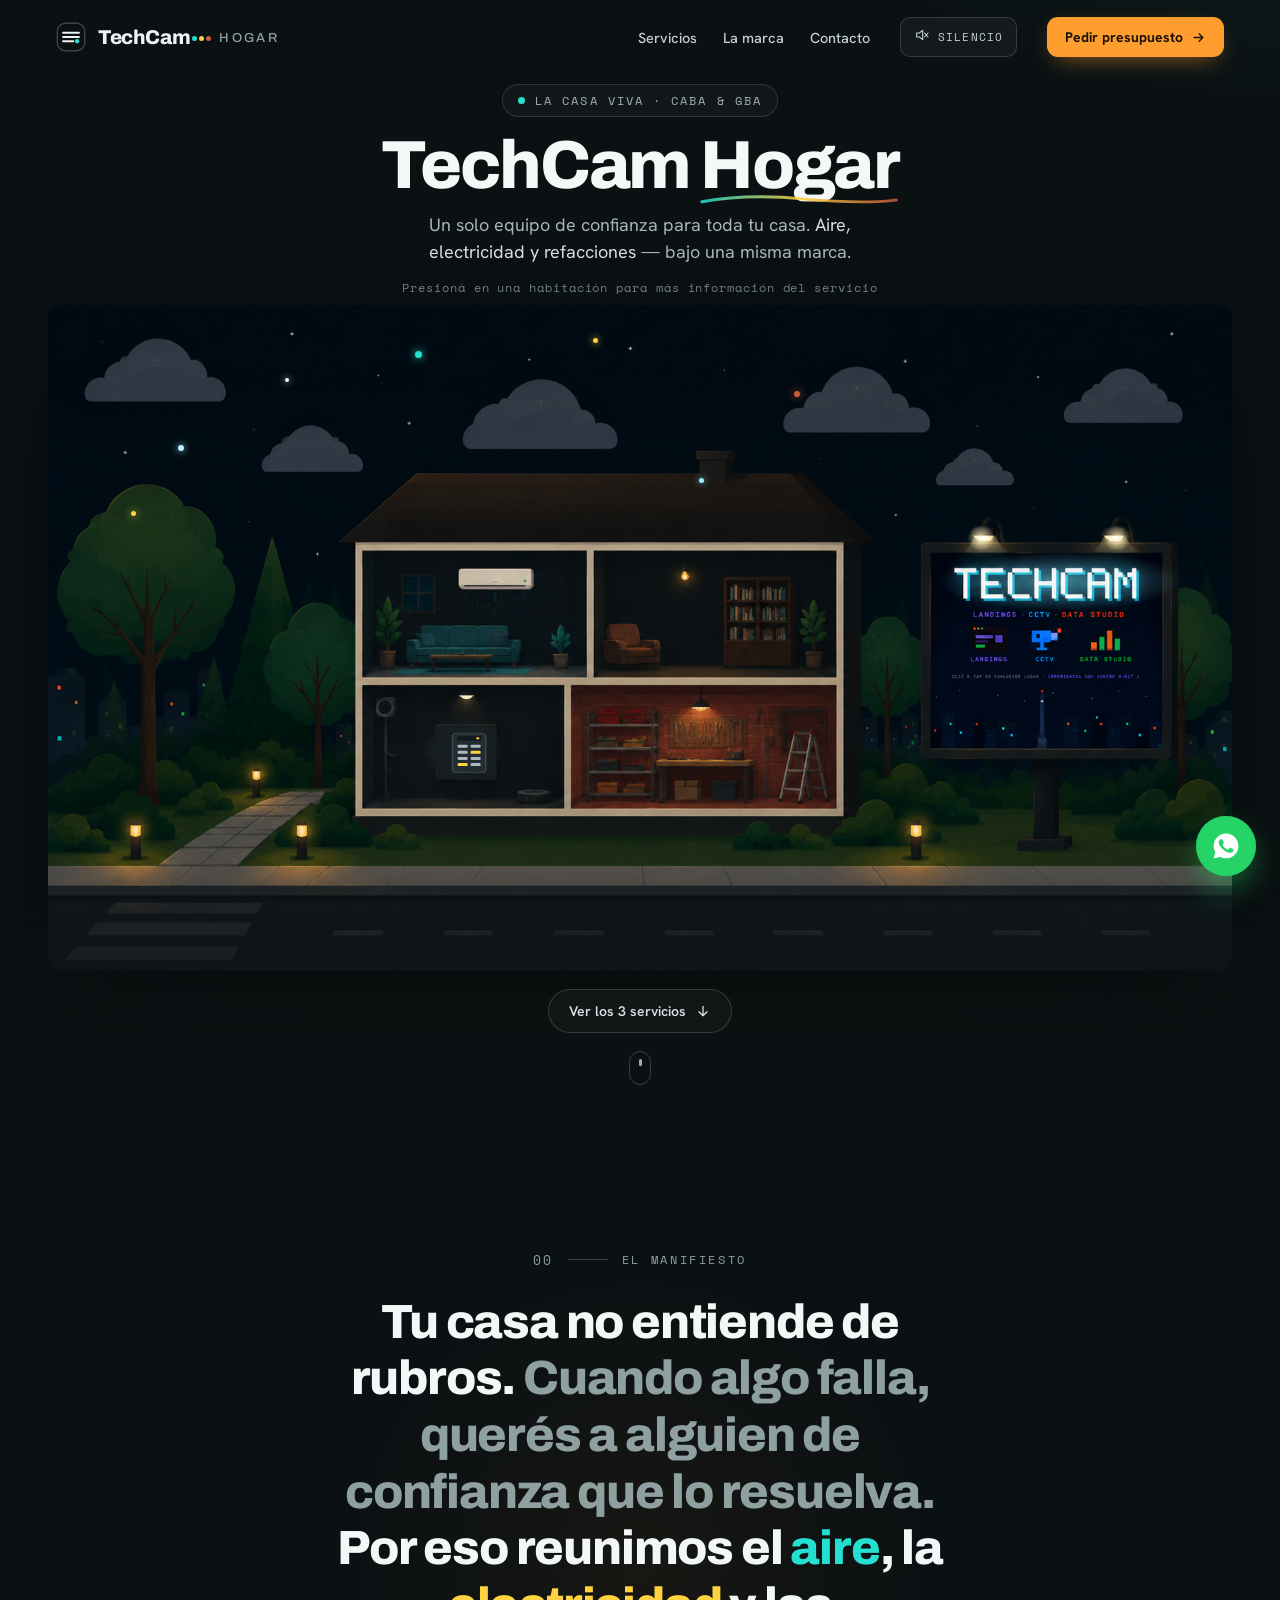
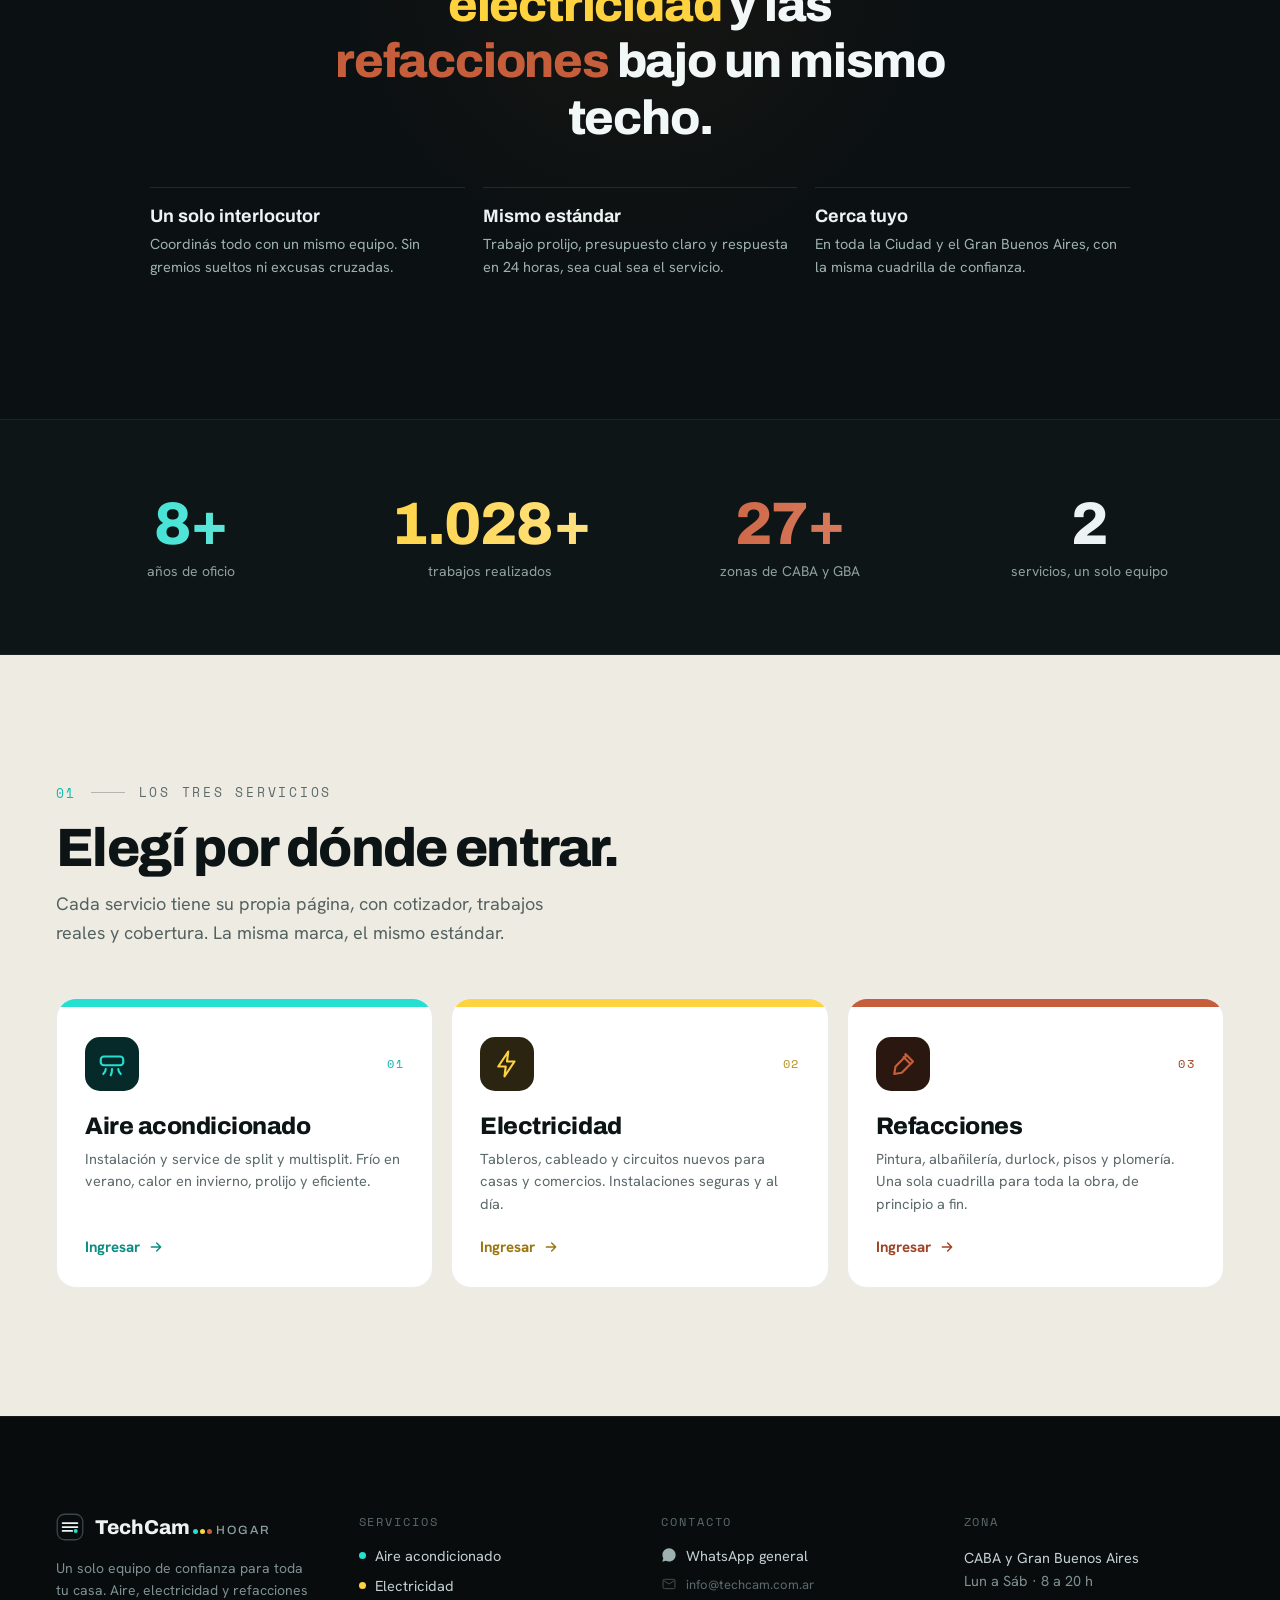
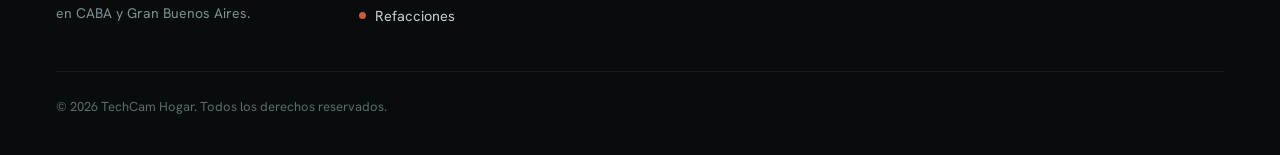
==== index.html @ 17247203 "feat(portal): mostrar la casa interactiva tambien en mobile (tap por zona) La casa escala a pantalla" ====
<!DOCTYPE html>
<html lang="es">
<head>
<meta charset="utf-8">
<meta name="viewport" content="width=device-width, initial-scale=1">
<meta name="description" content="TechCam Hogar — aire acondicionado, electricidad y refacciones en CABA y Gran Buenos Aires. Un solo equipo de confianza para toda tu casa.">
<meta name="theme-color" content="#0B1012">
<title>TechCam Hogar — Aire, electricidad y refacciones · CABA y GBA</title>
<link rel="stylesheet" href="assets/fonts.css">
<style>

  *{box-sizing:border-box}
  html{scroll-behavior:smooth}
  body{margin:0;background:#0B1012}
  ::selection{background:#25E0D0;color:#04100E}
  img{max-width:100%}

  /* ---- keyframes (idle "respira" + thematic motion) ---- */
  @keyframes pf-rise{from{opacity:0;transform:translateY(28px)}to{opacity:1;transform:translateY(0)}}
  @keyframes pf-pulse{0%,100%{opacity:.45;transform:scale(1)}50%{opacity:1;transform:scale(1.3)}}
  @keyframes pf-scrolldot{0%{transform:translateY(0);opacity:0}30%{opacity:1}70%{opacity:1}100%{transform:translateY(14px);opacity:0}}
  @keyframes pf-breathe{0%,100%{transform:translateY(0) scale(1)}50%{transform:translateY(-3px) scale(1.004)}}
  @keyframes pf-flicker{0%,100%{opacity:.5}45%{opacity:.62}50%{opacity:.38}55%{opacity:.6}70%{opacity:.5}}
  @keyframes pf-airdot{0%{opacity:0;transform:translate(0,0)}12%{opacity:.9}100%{opacity:0;transform:translate(-34px,118px)}}
  @keyframes pf-flow{to{stroke-dashoffset:-220}}
  @keyframes pf-spark{0%{opacity:0;transform:scale(.4) rotate(0deg)}30%{opacity:1;transform:scale(1.15) rotate(8deg)}100%{opacity:0;transform:scale(.7) rotate(0deg)}}
  @keyframes pf-dust{0%{opacity:0;transform:translate(0,0)}20%{opacity:.4}100%{opacity:0;transform:translate(10px,-26px)}}
  @keyframes pf-float{0%,100%{transform:translateY(0)}50%{transform:translateY(-9px)}}
  @keyframes pf-blink{0%,100%{opacity:1}50%{opacity:.32}}
  .hint-d{animation:pf-blink 1.8s ease-in-out infinite}
  @keyframes pf-twinkle{0%,100%{opacity:.12;transform:scale(.6)}50%{opacity:1;transform:scale(1.2)}}
  @keyframes pf-hue{0%{filter:hue-rotate(0deg)}100%{filter:hue-rotate(360deg)}}
  @keyframes pf-lamp{0%,100%{opacity:.45}42%{opacity:.95}50%{opacity:.3}58%{opacity:.85}}
  @keyframes pf-fall{0%{opacity:0;transform:translateY(-6px)}22%{opacity:.85}100%{opacity:0;transform:translateY(38px)}}
  @keyframes pf-airflow{to{stroke-dashoffset:-48}}
  @keyframes pf-rise2{0%{opacity:0;transform:translate(0,5px)}30%{opacity:.5}100%{opacity:0;transform:translate(8px,-26px)}}

  #pf-scene .star{animation:pf-twinkle 3.4s ease-in-out infinite}
  #pf-scene .star.hue{animation:pf-twinkle 3.4s ease-in-out infinite,pf-hue 6s linear infinite}
  #pf-scene .board-lamp{animation:pf-lamp 4.2s ease-in-out infinite}
  #pf-scene .board-lamp.b2{animation-delay:.9s}
  [data-hero].is-biblio #pf-scene .board-lamp{animation:pf-lampghost 5s linear infinite}
  [data-hero].is-biblio #pf-scene .board-lamp.b2{animation-duration:4.1s;animation-delay:-1.7s}
  @keyframes pf-lampghost{0%{opacity:1}5%{opacity:.05}8%{opacity:1}10%{opacity:.08}13%{opacity:1}15%{opacity:.04}19%{opacity:1}38%{opacity:1}40%{opacity:.06}43%{opacity:1}45%{opacity:.5}47%{opacity:.04}51%{opacity:1}66%{opacity:1}68%{opacity:.05}70%{opacity:1}72%{opacity:.07}76%{opacity:1}90%{opacity:1}92%{opacity:.04}95%{opacity:1}100%{opacity:1}}
  #pf-scene .logo-glow{animation:pf-flicker 4.8s ease-in-out infinite}

  /* soft room illumination — no hard boxes */
  #pf-scene .room-glow{position:absolute;opacity:0;transition:opacity .55s ease;pointer-events:none;mix-blend-mode:screen;filter:blur(13px)}
  [data-hero].is-aire #pf-scene .rg-aire{opacity:.9}
  [data-hero].is-elec #pf-scene .rg-elec{opacity:.95}
  [data-hero].is-refac #pf-scene .rg-refac{opacity:.9}

  /* particles only while a room is active */
  #pf-scene .mote{position:absolute;border-radius:50%;opacity:0;pointer-events:none}
  [data-hero] #pf-scene .m-air{animation:pf-fall 2.8s linear infinite}
  #pf-scene .m-air:nth-child(2){animation-delay:.55s}
  #pf-scene .m-air:nth-child(3){animation-delay:1.1s}
  #pf-scene .m-air:nth-child(4){animation-delay:1.65s}
  #pf-scene .m-air:nth-child(5){animation-delay:2.2s}
  [data-hero].is-aire #pf-scene .m-air{animation-duration:1.2s}
  [data-hero].is-aire #pf-scene .m-mist{animation:pf-mist 3.6s ease-in infinite}
  [data-hero].is-aire #pf-scene .m-mist:nth-child(2){animation-delay:1.2s}
  [data-hero].is-aire #pf-scene .m-mist:nth-child(3){animation-delay:2.4s}
  [data-hero].is-refac #pf-scene .m-dust{animation:pf-rise2 3.6s linear infinite}
  [data-hero].is-refac #pf-scene .m-dust:nth-child(2){animation-delay:1.2s}
  [data-hero].is-refac #pf-scene .m-dust:nth-child(3){animation-delay:2.4s}
  [data-hero].is-refac #pf-scene .m-dust:nth-child(4){animation-delay:.6s}
  [data-hero].is-refac #pf-scene .m-dust:nth-child(5){animation-delay:1.8s}
  #pf-scene .rf-lamp{opacity:0;transition:opacity .5s ease;transform-origin:50% 0%}
  [data-hero].is-refac #pf-scene .rf-lamp{opacity:1;animation:pf-swing 2.8s ease-in-out infinite}
  @keyframes pf-swing{0%,100%{transform:rotate(-3.2deg)}50%{transform:rotate(3.2deg)}}

  #pf-scene .hot{cursor:pointer;outline:none;border-radius:8px}
  #pf-scene .hot:focus-visible{box-shadow:0 0 22px 3px rgba(236,243,242,.32)}
  /* ---- AIRE: flowing streamlines (faint base + travelling glow + bubbles) ---- */
  #pf-scene .airflow{opacity:.55;transition:opacity .5s ease}
  [data-hero].is-aire #pf-scene .airflow{opacity:1}
  #pf-scene .af-base{opacity:.2}
  #pf-scene .af-glow{stroke-dasharray:20 150;filter:drop-shadow(0 0 3px #7fe9df);animation:pf-airflow 2.7s linear infinite}
  #pf-scene .af-glow.d2{animation-duration:3.1s;animation-delay:-1s}
  #pf-scene .af-glow.d3{animation-duration:2.4s;animation-delay:-1.7s}

  /* ---- ELECTRICIDAD: current pulses along the wires ---- */
  #pf-scene .eflow{opacity:0;transition:opacity .4s ease}
  [data-hero].is-elec #pf-scene .eflow{opacity:1}
  #pf-scene .e-base{opacity:.18}
  #pf-scene .e-glow{stroke-dasharray:14 120;filter:drop-shadow(0 0 3px #ffd23f);animation:pf-eflow 1.4s linear infinite}
  #pf-scene .e-glow.d2{animation-duration:1.1s;animation-delay:-.5s}
  #pf-scene .e-glow.d3{animation-duration:1.7s;animation-delay:-.9s}
  #pf-scene .e-node{opacity:0}
  [data-hero].is-elec #pf-scene .e-node{opacity:1;animation:pf-flicker 2.4s ease-in-out infinite}
  @keyframes pf-airflow{to{stroke-dashoffset:-170}}
  @keyframes pf-eflow{to{stroke-dashoffset:-134}}

  /* lights triggered by electricidad */
  #pf-scene .rg-elecroom{opacity:0;transition:opacity .5s ease;mix-blend-mode:screen;pointer-events:none;filter:blur(12px)}
  [data-hero].is-elec #pf-scene .rg-elecroom{opacity:.85}
  #pf-scene .lib-light{opacity:0;transition:opacity .55s ease;mix-blend-mode:screen;pointer-events:none}
  [data-hero].is-elec #pf-scene .lib-light{opacity:1}
  #pf-scene .lib-bulb{opacity:0;transition:opacity .4s ease;mix-blend-mode:screen;pointer-events:none}
  [data-hero].is-elec #pf-scene .lib-bulb{opacity:1;animation:pf-flicker 3s ease-in-out infinite}

  /* billboard ad swap */
  #pf-scene [data-board-default],#pf-scene [data-board-active]{transition:opacity .3s ease}

  @media (prefers-reduced-motion: reduce){.hint-d,#pf-scene .star,#pf-scene .board-lamp,#pf-scene .logo-glow,#pf-scene .mote,#pf-scene .rf-lamp{animation:none}}

  /* ---- the living scene: idle states ---- */
  #pf-casa .breathe{animation:pf-breathe 8s ease-in-out infinite;transform-origin:600px 470px}
  #pf-casa .air-stream{opacity:.18;transition:opacity .5s ease}
  #pf-casa .air-dot{animation:pf-airdot 4.6s linear infinite}
  #pf-casa .air-dot:nth-child(2){animation-delay:.6s}
  #pf-casa .air-dot:nth-child(3){animation-delay:1.3s}
  #pf-casa .air-dot:nth-child(4){animation-delay:2s}
  #pf-casa .air-dot:nth-child(5){animation-delay:2.7s}
  #pf-casa .air-dot:nth-child(6){animation-delay:3.4s}
  #pf-casa .air-line{stroke-dasharray:6 14;animation:pf-flow 5s linear infinite;opacity:.5}
  #pf-casa .lamp-bulb{animation:pf-flicker 5.5s ease-in-out infinite}
  #pf-casa .warm-wash{opacity:.05;transition:opacity .6s ease}
  #pf-casa .room-light{opacity:.12;transition:opacity .5s ease}
  #pf-casa .conduit-flow{stroke-dasharray:5 11;stroke-dashoffset:0;animation:pf-flow 5.5s linear infinite;opacity:.22;transition:opacity .4s,stroke .4s}
  #pf-casa .spark{opacity:0;transform-origin:center}
  #pf-casa .dust{animation:pf-dust 5.5s linear infinite;opacity:.22}
  #pf-casa .dust:nth-child(2){animation-delay:1.6s}
  #pf-casa .dust:nth-child(3){animation-delay:3.1s}
  #pf-casa .plaster{transform:scaleX(0);transform-origin:left center;transition:transform 1.15s cubic-bezier(.62,.03,.2,1)}
  #pf-casa .glow{opacity:0;transition:opacity .55s ease}
  #pf-casa .zone-ring{opacity:0;transition:opacity .4s ease}
  #pf-casa .zone{cursor:pointer;outline:none}
  #pf-casa .zone:focus-visible .zone-ring{opacity:1}

  /* ---- active states driven by [data-hero] root class ---- */
  [data-hero].is-aire #pf-casa .air-stream{opacity:1}
  [data-hero].is-aire #pf-casa .air-line{opacity:1;animation-duration:2.6s}
  [data-hero].is-aire #pf-casa .air-dot{animation-duration:2.8s}
  [data-hero].is-aire #pf-casa .g-aire{opacity:.95}
  [data-hero].is-aire #pf-casa .ring-aire{opacity:1}

  [data-hero].is-elec #pf-casa .warm-wash{opacity:.62}
  [data-hero].is-elec #pf-casa .room-light{opacity:1}
  [data-hero].is-elec #pf-casa .lamp-bulb{opacity:1;animation:none}
  [data-hero].is-elec #pf-casa .lamp-halo{opacity:1}
  [data-hero].is-elec #pf-casa .conduit-flow{opacity:1;stroke:#FFD23F;animation-duration:.9s}
  [data-hero].is-elec #pf-casa .spark{animation:pf-spark .55s ease-out 2}
  [data-hero].is-elec #pf-casa .g-elec{opacity:.95}
  [data-hero].is-elec #pf-casa .ring-elec{opacity:1}

  [data-hero].is-refac #pf-casa .plaster{transform:scaleX(1)}
  [data-hero].is-refac #pf-casa .scaffold{opacity:.45}
  [data-hero].is-refac #pf-casa .g-refac{opacity:.95}
  [data-hero].is-refac #pf-casa .ring-refac{opacity:1}

  /* ---- floating zone cards ---- */
  .zone-card{opacity:0;transform:translateY(12px) scale(.98);transition:opacity .4s ease,transform .4s ease;pointer-events:none}
  [data-hero].is-aire .card-aire,[data-hero].is-elec .card-elec,[data-hero].is-refac .card-refac{opacity:1;transform:none;pointer-events:auto}

  @media (prefers-reduced-motion: reduce){
    *{animation-duration:.001ms!important;animation-iteration-count:1!important;transition-duration:.001ms!important;scroll-behavior:auto!important}
    #pf-casa .air-stream{opacity:.5}
    #pf-casa .plaster{transform:scaleX(.5)}
    #pf-casa .lamp-bulb{opacity:.7}
  }

  /* ---- sc-if estaticos (display:contents = el wrapper no altera el layout) ---- */
  .scif{display:contents}
  .scif-mnav,.scif-cards,.scif-overlay{display:none}
  @media(max-width:879px){
    .scif-dnav{display:none}
    .scif-mnav{display:contents}
    /* La casa se mantiene visible en mobile (tap a cada zona = link al servicio).
       Las tarjetas apiladas quedan solo como fallback de reduced-motion. */
  }
  @media(prefers-reduced-motion:reduce){
    .scif-house{display:none}
    .scif-cards{display:contents}
  }
  [data-hero].menu-open .scif-overlay{display:contents}

</style>
</head>
<body>
<div data-hero data-root style="background:#0B1012;color:#ECF3F2;font-family:'Hanken Grotesk',sans-serif;overflow-x:hidden;position:relative;-webkit-font-smoothing:antialiased">

  <!-- ============================ NAV ============================ -->
  <nav data-nav style="position:fixed;top:0;left:0;right:0;z-index:90;transition:background .35s ease,border-color .35s ease,box-shadow .35s ease;border-bottom:1px solid transparent">
    <div style="max-width:1280px;margin:0 auto;padding:0 clamp(20px,5vw,56px);height:74px;display:flex;align-items:center;justify-content:space-between;gap:24px">
      <a href="#top" aria-label="TechCam Hogar — inicio" style="display:flex;align-items:center;gap:12px;text-decoration:none;color:#ECF3F2">
        <svg width="30" height="30" viewBox="0 0 32 32" fill="none" aria-hidden="true">
          <rect x="1.4" y="1.4" width="29.2" height="29.2" rx="8.5" stroke="#3A4748" stroke-width="1.5"/>
          <path d="M7.5 11.5h17M7.5 16h17M7.5 20.5h11" stroke="#ECF3F2" stroke-width="2" stroke-linecap="round"/>
          <circle cx="22.5" cy="20.5" r="2.3" fill="#25E0D0"/>
        </svg>
        <span style="font-family:'Archivo',sans-serif;font-weight:800;letter-spacing:-.02em;font-size:20px;line-height:1">TechCam<span style="display:inline-flex;gap:2px;margin:0 1px 0 2px;vertical-align:middle"><span style="width:5px;height:5px;border-radius:50%;background:#25E0D0;display:inline-block"></span><span style="width:5px;height:5px;border-radius:50%;background:#FFD23F;display:inline-block"></span><span style="width:5px;height:5px;border-radius:50%;background:#C65D3B;display:inline-block"></span></span><span style="font-weight:500;color:#8FA0A1;font-size:13px;letter-spacing:.18em;text-transform:uppercase;margin-left:7px;vertical-align:middle">Hogar</span></span>
      </a>

      <div class="scif scif-dnav">
        <div style="display:flex;align-items:center;gap:30px">
          <div style="display:flex;align-items:center;gap:26px;font-size:14.5px;font-weight:500">
            <a href="#servicios" style="color:#C4D0D0;text-decoration:none;transition:color .2s" data-hov-in='{"color": "#ECF3F2"}' data-hov-out='{"color": "#C4D0D0"}'>Servicios</a>
            <a href="#manifiesto" style="color:#C4D0D0;text-decoration:none;transition:color .2s" data-hov-in='{"color": "#ECF3F2"}' data-hov-out='{"color": "#C4D0D0"}'>La marca</a>
            <a href="#contacto" style="color:#C4D0D0;text-decoration:none;transition:color .2s" data-hov-in='{"color": "#ECF3F2"}' data-hov-out='{"color": "#C4D0D0"}'>Contacto</a>
          </div>
          <button data-action="sound" data-sound-btn aria-label="Activar ambiente sonoro" aria-pressed="false" style="display:inline-flex;align-items:center;gap:8px;background:rgba(255,255,255,.04);border:1px solid rgba(255,255,255,.14);color:#C4D0D0;font-family:'Space Mono',monospace;font-size:11px;letter-spacing:.1em;text-transform:uppercase;padding:9px 13px;border-radius:10px;cursor:pointer;transition:border-color .2s,color .2s" data-hov-in='{"borderColor": "rgba(255,255,255,.34)", "color": "#ECF3F2"}' data-hov-out='{"borderColor": "rgba(255,255,255,.14)", "color": "#C4D0D0"}'>
            <span data-sound-icon><svg width="16" height="16" viewBox="0 0 24 24" fill="none"><path d="M4 9v6h4l5 4V5L8 9H4z" stroke="currentColor" stroke-width="1.7" stroke-linejoin="round"/><path d="M16 9l5 6M21 9l-5 6" stroke="currentColor" stroke-width="1.7" stroke-linecap="round"/></svg></span><span data-sound-label>Silencio</span>
          </button>
          <a href="#contacto" data-wa target="_blank" rel="noopener" style="display:inline-flex;align-items:center;gap:8px;background:#FF9D2E;color:#1A1206;font-weight:700;font-size:14px;padding:11px 18px;border-radius:11px;text-decoration:none;box-shadow:0 8px 24px -10px rgba(255,157,46,.7);transition:transform .2s,box-shadow .2s" data-hov-in='{"transform": "translateY(-2px)", "boxShadow": "0 14px 30px -10px rgba(255,157,46,.85)"}' data-hov-out='{"transform": "", "boxShadow": "0 8px 24px -10px rgba(255,157,46,.7)"}'>
            Pedir presupuesto
            <svg width="15" height="15" viewBox="0 0 24 24" fill="none"><path d="M5 12h14M13 6l6 6-6 6" stroke="#1A1206" stroke-width="2.2" stroke-linecap="round" stroke-linejoin="round"/></svg>
          </a>
        </div>
      </div>

      <div class="scif scif-mnav">
        <div style="display:flex;align-items:center;gap:10px">
          <button data-action="sound" data-sound-btn aria-label="Activar ambiente sonoro" aria-pressed="false" style="display:inline-flex;background:transparent;border:1px solid rgba(255,255,255,.16);border-radius:10px;padding:10px;cursor:pointer;color:#C4D0D0"><span data-sound-icon><svg width="16" height="16" viewBox="0 0 24 24" fill="none"><path d="M4 9v6h4l5 4V5L8 9H4z" stroke="currentColor" stroke-width="1.7" stroke-linejoin="round"/><path d="M16 9l5 6M21 9l-5 6" stroke="currentColor" stroke-width="1.7" stroke-linecap="round"/></svg></span></button>
          <button aria-label="Abrir menú" aria-expanded="false" data-action="menu-open" style="display:inline-flex;flex-direction:column;gap:5px;background:transparent;border:1px solid rgba(255,255,255,.16);border-radius:10px;padding:11px;cursor:pointer">
            <span style="width:20px;height:2px;background:#ECF3F2;border-radius:2px;display:block"></span>
            <span style="width:20px;height:2px;background:#ECF3F2;border-radius:2px;display:block"></span>
            <span style="width:14px;height:2px;background:#25E0D0;border-radius:2px;display:block"></span>
          </button>
        </div>
      </div>
    </div>
  </nav>

  <!-- ============================ MOBILE OVERLAY ============================ -->
  <div class="scif scif-overlay">
    <div style="position:fixed;inset:0;z-index:100;background:#0B1012;display:flex;flex-direction:column;animation:pf-rise .3s ease">
      <div style="height:74px;display:flex;align-items:center;justify-content:space-between;padding:0 clamp(20px,5vw,56px);border-bottom:1px solid rgba(255,255,255,.08)">
        <span style="font-family:'Archivo',sans-serif;font-weight:800;font-size:20px">TechCam<span style="display:inline-flex;gap:2px;margin-left:3px"><span style="width:5px;height:5px;border-radius:50%;background:#25E0D0;display:inline-block"></span><span style="width:5px;height:5px;border-radius:50%;background:#FFD23F;display:inline-block"></span><span style="width:5px;height:5px;border-radius:50%;background:#C65D3B;display:inline-block"></span></span></span>
        <button aria-label="Cerrar menú" data-action="menu-close" style="background:transparent;border:1px solid rgba(255,255,255,.16);border-radius:10px;padding:11px;cursor:pointer;color:#ECF3F2"><svg width="20" height="20" viewBox="0 0 24 24" fill="none"><path d="M6 6l12 12M18 6L6 18" stroke="#ECF3F2" stroke-width="2" stroke-linecap="round"/></svg></button>
      </div>
      <div style="flex:1;display:flex;flex-direction:column;justify-content:center;gap:6px;padding:0 clamp(24px,7vw,56px)">
        <a href="#servicios" data-action="menu-close" style="font-family:'Archivo',sans-serif;font-weight:700;font-size:clamp(28px,8vw,40px);letter-spacing:-.02em;color:#ECF3F2;text-decoration:none;padding:12px 0;border-bottom:1px solid rgba(255,255,255,.07)"><span style="font-family:'Space Mono',monospace;font-size:13px;color:#25E0D0;vertical-align:super;margin-right:12px">01</span>Servicios</a>
        <a href="#manifiesto" data-action="menu-close" style="font-family:'Archivo',sans-serif;font-weight:700;font-size:clamp(28px,8vw,40px);letter-spacing:-.02em;color:#ECF3F2;text-decoration:none;padding:12px 0;border-bottom:1px solid rgba(255,255,255,.07)"><span style="font-family:'Space Mono',monospace;font-size:13px;color:#FFD23F;vertical-align:super;margin-right:12px">02</span>La marca</a>
        <a href="#contacto" data-action="menu-close" style="font-family:'Archivo',sans-serif;font-weight:700;font-size:clamp(28px,8vw,40px);letter-spacing:-.02em;color:#ECF3F2;text-decoration:none;padding:12px 0;border-bottom:1px solid rgba(255,255,255,.07)"><span style="font-family:'Space Mono',monospace;font-size:13px;color:#C65D3B;vertical-align:super;margin-right:12px">03</span>Contacto</a>
      </div>
      <div style="padding:24px clamp(24px,7vw,56px) 36px">
        <a href="#contacto" data-wa target="_blank" rel="noopener" style="display:flex;align-items:center;justify-content:center;gap:9px;background:#FF9D2E;color:#1A1206;font-weight:700;font-size:16px;padding:16px;border-radius:12px;text-decoration:none">WhatsApp · Pedir presupuesto</a>
      </div>
    </div>
  </div>

  <!-- ============================ HERO — LA CASA VIVA ============================ -->
  <header id="top" style="position:relative;min-height:100svh;display:flex;flex-direction:column;align-items:center;padding:84px clamp(18px,4vw,48px) 24px;overflow:hidden">
    <!-- atmosphere -->
    <div data-depth="0.15" style="position:absolute;top:-12%;left:50%;transform:translateX(-50%);width:120vw;height:70vh;background:radial-gradient(60% 60% at 50% 0%,rgba(37,224,208,.07),transparent 70%);pointer-events:none;z-index:0"></div>
    <div style="position:absolute;inset:0;background:radial-gradient(140% 90% at 50% 120%,rgba(255,157,46,.05),transparent 55%);pointer-events:none;z-index:0"></div>
    <div style="position:absolute;left:0;right:0;bottom:0;height:240px;background:linear-gradient(180deg,rgba(11,16,18,0),#0B1012);pointer-events:none;z-index:3"></div>

    <!-- lockup -->
    <div style="position:relative;z-index:4;text-align:center;max-width:760px;margin:0 auto">
      <div data-reveal style="opacity:0;display:inline-flex;align-items:center;gap:10px;border:1px solid rgba(255,255,255,.13);background:rgba(255,255,255,.03);border-radius:100px;padding:7px 15px;margin-bottom:16px;white-space:nowrap">
        <span style="width:7px;height:7px;border-radius:50%;background:#25E0D0;animation:pf-pulse 2.4s infinite"></span>
        <span style="font-family:'Space Mono',monospace;font-size:11.5px;letter-spacing:.18em;text-transform:uppercase;color:#9FB0B1;white-space:nowrap">La casa viva · CABA &amp; GBA</span>
      </div>
      <h1 data-reveal data-reveal-delay="70" style="opacity:0;font-family:'Archivo',sans-serif;font-weight:800;font-size:clamp(38px,6.2vw,68px);line-height:.95;letter-spacing:-.035em;margin:0 0 13px;color:#F4F8F7">
        TechCam <span style="position:relative;white-space:nowrap">Hogar<svg width="100%" height="14" viewBox="0 0 200 14" preserveAspectRatio="none" style="position:absolute;left:0;bottom:-4px;width:100%;height:12px" aria-hidden="true"><path d="M2 9c34-7 70-7 104-3 30 3 64 5 92 1" stroke="url(#pf-underline)" stroke-width="3.4" fill="none" stroke-linecap="round" opacity=".85"/><defs><linearGradient id="pf-underline" x1="0" x2="1"><stop offset="0" stop-color="#25E0D0"/><stop offset=".5" stop-color="#FFD23F"/><stop offset="1" stop-color="#C65D3B"/></linearGradient></defs></svg></span>
      </h1>
      <p data-reveal data-reveal-delay="140" style="opacity:0;font-size:clamp(15px,2vw,18px);line-height:1.5;color:#A6B5B5;max-width:512px;margin:0 auto 14px">
        Un solo equipo de confianza para toda tu casa. <span style="color:#D7E0E0">Aire, electricidad y refacciones</span> — bajo una misma marca.
      </p>
      <div data-reveal data-reveal-delay="210" style="opacity:0;display:flex;align-items:center;justify-content:center;gap:8px;font-family:'Space Mono',monospace;font-size:11.5px;letter-spacing:.08em;color:#6E8081">
        <span class="hint-d" style="display:inline-flex;align-items:center;gap:8px">Presioná en una habitación para más información del servicio</span>
      </div>
    </div>

    <!-- THE HOUSE -->
    <div class="scif scif-house">
      <div data-house-wrap style="position:relative;z-index:2;width:100%;max-width:1200px;margin:clamp(2px,1vh,12px) auto 0;flex:1;display:flex;align-items:center;justify-content:center">
        <div data-house-inner style="position:relative;width:100%">
          <div id="pf-scene" style="position:relative;width:100%;border-radius:12px;overflow:hidden;box-shadow:0 40px 90px -44px rgba(0,0,0,.95)">
            <img src="assets/casa-hogar.png" alt="Casa TechCam en corte, de noche: living con aire acondicionado, sala iluminada, tablero eléctrico y taller en obra, junto al cartel TECHCAM" style="display:block;width:100%;height:auto"/>

            <!-- STARS -->
            <div aria-hidden="true" style="position:absolute;inset:0;z-index:1;pointer-events:none">
              <span class="star" style="position:absolute;left:11%;top:21%;width:6px;height:6px;border-radius:50%;background:#bfefff;box-shadow:0 0 7px #8fdcff"></span>
              <span class="star hue" style="position:absolute;left:31%;top:7%;width:7px;height:7px;border-radius:50%;background:#25E0D0;box-shadow:0 0 9px #25E0D0;animation-delay:.6s"></span>
              <span class="star" style="position:absolute;left:46%;top:5%;width:5px;height:5px;border-radius:50%;background:#FFD23F;box-shadow:0 0 7px #FFD23F;animation-delay:1.2s"></span>
              <span class="star hue" style="position:absolute;left:63%;top:13%;width:6px;height:6px;border-radius:50%;background:#C65D3B;box-shadow:0 0 8px #C65D3B;animation-delay:1.8s"></span>
              <span class="star" style="position:absolute;left:20%;top:11%;width:4px;height:4px;border-radius:50%;background:#eaf6ff;box-shadow:0 0 6px #cfeeff;animation-delay:2.3s"></span>
              <span class="star" style="position:absolute;left:55%;top:26%;width:5px;height:5px;border-radius:50%;background:#9fe9ff;box-shadow:0 0 7px #7fd6ff;animation-delay:2.9s"></span>
              <span class="star hue" style="position:absolute;left:7%;top:31%;width:5px;height:5px;border-radius:50%;background:#FFD23F;box-shadow:0 0 8px #FFD23F;animation-delay:.3s"></span>
            </div>

            <!-- soft room illumination -->
            <div class="room-glow rg-refac" aria-hidden="true" style="left:43.5%;top:56%;width:24%;height:23%;background:radial-gradient(ellipse 62% 70% at 50% 40%,rgba(198,93,59,.5),transparent 66%)"></div>

            <!-- tapar el teclado tipo caja fuerte + tablero eléctrico más chico y prolijo -->
            <div aria-hidden="true" style="position:absolute;left:31%;top:61.8%;width:8%;height:11%;z-index:1;pointer-events:none;background:radial-gradient(ellipse 56% 54% at 50% 46%,#181f22 0%,#171e21 52%,rgba(20,27,30,0) 80%)"></div>
            <div aria-hidden="true" style="position:absolute;left:33.9%;top:64.1%;width:3.4%;height:6.3%;z-index:1;pointer-events:none">
              <svg viewBox="0 0 56 96" preserveAspectRatio="none" style="width:100%;height:100%;display:block">
                <rect x="5" y="3" width="46" height="90" rx="6" fill="#232c30" stroke="#3c484e" stroke-width="2"/>
                <rect x="11" y="9" width="34" height="11" rx="2.5" fill="#141b1e"/>
                <circle cx="40" cy="14.5" r="2.4" fill="#FFD23F"/>
                <g fill="#aeb7bd">
                  <rect x="12" y="29" width="14" height="7" rx="2"/>
                  <rect x="30" y="29" width="14" height="7" rx="2"/>
                  <rect x="12" y="43" width="14" height="7" rx="2"/>
                  <rect x="30" y="43" width="14" height="7" rx="2" fill="#FFD23F"/>
                  <rect x="12" y="57" width="14" height="7" rx="2"/>
                  <rect x="30" y="57" width="14" height="7" rx="2"/>
                  <rect x="12" y="71" width="14" height="7" rx="2" fill="#FFD23F"/>
                  <rect x="30" y="71" width="14" height="7" rx="2"/>
                </g>
              </svg>
            </div>

            <!-- electricidad: enciende su bombilla de techo + la biblioteca (sin tablero) -->
            <div class="lib-light" aria-hidden="true" style="position:absolute;left:27%;top:56%;width:17%;height:19%;background:radial-gradient(ellipse 55% 60% at 51% 16%,rgba(255,196,108,.5),rgba(255,170,80,.15) 46%,transparent 73%)"></div>
            <div class="lib-bulb" aria-hidden="true" style="position:absolute;left:32.85%;top:54.7%;width:5.5%;height:8%;background:radial-gradient(circle,rgba(255,232,170,.95),transparent 68%)"></div>
            <div class="lib-light" aria-hidden="true" style="position:absolute;left:44%;top:35%;width:23%;height:23%;background:radial-gradient(ellipse 55% 62% at 41% 24%,rgba(255,196,108,.5),rgba(255,170,80,.16) 45%,transparent 72%)"></div>
            <div class="lib-bulb" aria-hidden="true" style="position:absolute;left:51%;top:36.4%;width:5.6%;height:8%;background:radial-gradient(circle,rgba(255,232,170,.95),transparent 68%)"></div>

            <!-- aire: gotas frías saliendo del split (v1) -->
            <div class="airflow" aria-hidden="true" style="position:absolute;left:25.8%;top:35.9%;width:19.1%;height:20.9%;z-index:2;pointer-events:none">
              <span class="mote m-air" style="left:49%;top:30%;width:4px;height:4px;background:#bff6f0;box-shadow:0 0 6px #7fe9df"></span>
              <span class="mote m-air" style="left:57%;top:31%;width:3px;height:3px;background:#aef3ec;box-shadow:0 0 5px #7fe9df"></span>
              <span class="mote m-air" style="left:65%;top:30%;width:4px;height:4px;background:#bff6f0;box-shadow:0 0 6px #7fe9df"></span>
              <span class="mote m-air" style="left:72%;top:31%;width:3px;height:3px;background:#aef3ec;box-shadow:0 0 5px #7fe9df"></span>
              <span class="mote m-air" style="left:60%;top:32%;width:3px;height:3px;background:#d6fbf6;box-shadow:0 0 5px #7fe9df"></span>
            </div>

            <!-- refacciones: aserrín/polvo + lámpara de trabajo que se balancea -->
            <div aria-hidden="true" style="position:absolute;inset:0;z-index:2;pointer-events:none">
              <span class="mote m-dust" style="left:51%;top:70%;width:4px;height:4px;background:#e7d3ad;box-shadow:0 0 5px #caa46a"></span>
              <span class="mote m-dust" style="left:55%;top:68%;width:3px;height:3px;background:#dcc69c;box-shadow:0 0 5px #caa46a"></span>
              <span class="mote m-dust" style="left:58%;top:71%;width:3px;height:3px;background:#e7d3ad;box-shadow:0 0 5px #caa46a"></span>
              <span class="mote m-dust" style="left:61%;top:69%;width:4px;height:4px;background:#dcc69c;box-shadow:0 0 5px #caa46a"></span>
              <span class="mote m-dust" style="left:53%;top:72%;width:3px;height:3px;background:#e7d3ad;box-shadow:0 0 5px #caa46a"></span>
            </div>
            <div class="rf-lamp" aria-hidden="true" style="position:absolute;left:50%;top:55.5%;width:11%;height:14%;z-index:2;pointer-events:none">
              <div style="position:absolute;left:50%;bottom:24%;transform:translateX(-50%);width:78%;height:60%;background:radial-gradient(circle,rgba(255,206,120,.6),rgba(255,176,90,.16) 46%,transparent 70%);mix-blend-mode:screen"></div>
            </div>

            <!-- billboard lamps + logo glow -->
            <div aria-hidden="true" class="board-lamp" style="position:absolute;left:77.5%;top:33.2%;width:30px;height:24px;background:radial-gradient(circle,rgba(255,236,180,.9),transparent 70%);z-index:3;pointer-events:none;mix-blend-mode:screen"></div>
            <div aria-hidden="true" class="board-lamp b2" style="position:absolute;left:89%;top:33.2%;width:30px;height:24px;background:radial-gradient(circle,rgba(255,236,180,.9),transparent 70%);z-index:3;pointer-events:none;mix-blend-mode:screen"></div>
            <div aria-hidden="true" class="logo-glow" style="position:absolute;left:75%;top:37%;width:21%;height:9%;background:radial-gradient(ellipse,rgba(120,230,255,.5),transparent 70%);z-index:3;pointer-events:none;mix-blend-mode:screen"></div>

            <!-- LETRERO de servicio — flota a la IZQUIERDA de la casa, aparece en hover -->
            <div data-board style="position:absolute;left:1.5%;top:37%;width:20.5%;z-index:6;opacity:0;transform:translateX(-10px);transition:opacity .3s ease,transform .3s ease;pointer-events:none;container-type:inline-size">
              <div data-board-bg style="background:linear-gradient(180deg,rgba(11,16,18,.96),rgba(8,12,13,.97));border:1px solid rgba(37,224,208,.32);border-radius:4cqw;padding:6cqw 6.5cqw;box-shadow:0 24px 60px -22px rgba(0,0,0,.92);-webkit-backdrop-filter:blur(8px);backdrop-filter:blur(8px)">
                <div data-board-active>
                  <div style="display:flex;align-items:center;gap:2.5cqw;margin-bottom:2.5cqw"><span data-board-dot style="width:3.4cqw;height:3.4cqw;border-radius:50%;background:#25E0D0;box-shadow:0 0 9px #25E0D0;flex:none"></span><span data-board-kicker style="font-family:'Space Mono',monospace;font-weight:700;font-size:4cqw;letter-spacing:.12em;color:#9fb0b1;text-transform:uppercase">Zona</span></div>
                  <div data-board-title style="font-family:'Archivo',sans-serif;font-weight:800;font-size:9cqw;letter-spacing:-.02em;color:#fff;line-height:1.04;margin-bottom:2.2cqw;text-wrap:balance">Servicio</div>
                  <div data-board-sub style="font-family:'Hanken Grotesk',sans-serif;font-size:4.6cqw;color:#c7d6f0;line-height:1.3;margin-bottom:4cqw">—</div>
                  <div data-board-cta style="display:inline-flex;align-items:center;gap:1.5cqw;font-family:'Archivo',sans-serif;font-weight:800;font-size:5cqw;color:#25E0D0">Presioná la habitación para ingresar →</div>
                </div>
              </div>
            </div>

            <!-- HOTSPOTS (clean, no box) -->
            <a class="hot z-aire" href="aire/index.html" tabindex="0" aria-label="Aire acondicionado — entrar a la página del servicio" style="position:absolute;left:25.8%;top:35.9%;width:19.1%;height:20.9%;z-index:5"></a>
            <a class="hot z-elec" href="electricidad/index.html" tabindex="0" aria-label="Electricidad — entrar a la página del servicio" style="position:absolute;left:25.8%;top:57.7%;width:17.2%;height:19%;z-index:5"></a>
            <a class="hot z-refac" href="refacciones/index.html" tabindex="0" aria-label="Refacciones — entrar a la página del servicio" style="position:absolute;left:45.1%;top:57.7%;width:20.9%;height:19%;z-index:5"></a>
            <div class="biblio-hot" aria-hidden="true" style="position:absolute;left:45.1%;top:35.9%;width:20.9%;height:20.9%;z-index:5"></div>
            <a class="board-link" href="https://techcam.com.ar/" target="_blank" rel="noopener" aria-label="Ir al sitio de TechCam — techcam.com.ar" style="position:absolute;left:73.2%;top:34.3%;width:24.2%;height:32.4%;z-index:5;border-radius:6px"></a>
          </div>
        </div>
      </div>
    </div>

    <!-- MOBILE: 3 thematic stacked cards -->
    <div class="scif scif-cards">
      <div style="position:relative;z-index:4;width:100%;max-width:440px;margin:26px auto 0;display:flex;flex-direction:column;gap:13px">
        <a href="aire/index.html" style="text-decoration:none;display:block;border-radius:18px;overflow:hidden;border:1px solid rgba(37,224,208,.3);background:linear-gradient(180deg,rgba(37,224,208,.08),rgba(13,21,23,.6))">
          <div style="padding:20px 20px;display:flex;align-items:center;gap:16px">
            <div style="width:54px;height:54px;flex:none;border-radius:14px;background:rgba(37,224,208,.12);display:flex;align-items:center;justify-content:center"><svg width="30" height="30" viewBox="0 0 24 24" fill="none"><rect x="3" y="6" width="18" height="7" rx="2.5" stroke="#25E0D0" stroke-width="1.7"/><path d="M7 16c0 2-1 3-2 4M12 16c0 2 0 3-1 5M17 16c0 2 1 3 2 4" stroke="#25E0D0" stroke-width="1.7" stroke-linecap="round"/></svg></div>
            <div style="flex:1"><div style="font-family:'Space Mono',monospace;font-size:10.5px;letter-spacing:.16em;text-transform:uppercase;color:#7fe9df;margin-bottom:3px">Zona fría</div><div style="font-family:'Archivo',sans-serif;font-weight:800;font-size:21px;color:#ECF3F2;letter-spacing:-.02em">Aire acondicionado</div><div style="font-size:13px;color:#9FB0B1;margin-top:2px">Frío y calor, instalado prolijo.</div></div>
            <svg width="20" height="20" viewBox="0 0 24 24" fill="none"><path d="M5 12h14M13 6l6 6-6 6" stroke="#25E0D0" stroke-width="2.2" stroke-linecap="round" stroke-linejoin="round"/></svg>
          </div>
        </a>
        <a href="electricidad/index.html" style="text-decoration:none;display:block;border-radius:18px;overflow:hidden;border:1px solid rgba(255,210,63,.3);background:linear-gradient(180deg,rgba(255,210,63,.08),rgba(20,17,9,.6))">
          <div style="padding:20px 20px;display:flex;align-items:center;gap:16px">
            <div style="width:54px;height:54px;flex:none;border-radius:14px;background:rgba(255,210,63,.12);display:flex;align-items:center;justify-content:center"><svg width="30" height="30" viewBox="0 0 24 24" fill="none"><path d="M13 2L5 14h6l-1 8 8-12h-6l1-8z" stroke="#FFD23F" stroke-width="1.7" stroke-linejoin="round"/></svg></div>
            <div style="flex:1"><div style="font-family:'Space Mono',monospace;font-size:10.5px;letter-spacing:.16em;text-transform:uppercase;color:#F4DE9C;margin-bottom:3px">Energía</div><div style="font-family:'Archivo',sans-serif;font-weight:800;font-size:21px;color:#ECF3F2;letter-spacing:-.02em">Electricidad</div><div style="font-size:13px;color:#9FB0B1;margin-top:2px">Instalaciones seguras y al día.</div></div>
            <svg width="20" height="20" viewBox="0 0 24 24" fill="none"><path d="M5 12h14M13 6l6 6-6 6" stroke="#FFD23F" stroke-width="2.2" stroke-linecap="round" stroke-linejoin="round"/></svg>
          </div>
        </a>
        <a href="refacciones/index.html" style="text-decoration:none;display:block;border-radius:18px;overflow:hidden;border:1px solid rgba(198,93,59,.32);background:linear-gradient(180deg,rgba(198,93,59,.08),rgba(22,15,11,.6))">
          <div style="padding:20px 20px;display:flex;align-items:center;gap:16px">
            <div style="width:54px;height:54px;flex:none;border-radius:14px;background:rgba(198,93,59,.14);display:flex;align-items:center;justify-content:center"><svg width="30" height="30" viewBox="0 0 24 24" fill="none"><path d="M14 4l6 6-9 9-6 1 1-6 8-8z" stroke="#C65D3B" stroke-width="1.7" stroke-linejoin="round"/><path d="M12 6l6 6" stroke="#C65D3B" stroke-width="1.7"/></svg></div>
            <div style="flex:1"><div style="font-family:'Space Mono',monospace;font-size:10.5px;letter-spacing:.16em;text-transform:uppercase;color:#E8B9A6;margin-bottom:3px">En obra</div><div style="font-family:'Archivo',sans-serif;font-weight:800;font-size:21px;color:#ECF3F2;letter-spacing:-.02em">Refacciones</div><div style="font-size:13px;color:#9FB0B1;margin-top:2px">Una cuadrilla para toda la obra.</div></div>
            <svg width="20" height="20" viewBox="0 0 24 24" fill="none"><path d="M5 12h14M13 6l6 6-6 6" stroke="#C65D3B" stroke-width="2.2" stroke-linecap="round" stroke-linejoin="round"/></svg>
          </div>
        </a>
      </div>
    </div>

    <!-- shortcut + scroll cue -->
    <div style="position:relative;z-index:4;display:flex;flex-direction:column;align-items:center;gap:18px;margin-top:18px">
      <a href="#servicios" style="display:inline-flex;align-items:center;gap:9px;border:1px solid rgba(255,255,255,.16);background:rgba(255,255,255,.03);color:#D7E0E0;font-weight:600;font-size:14px;padding:12px 20px;border-radius:100px;text-decoration:none;transition:border-color .2s,background .2s" data-hov-in='{"borderColor": "rgba(255,255,255,.36)", "background": "rgba(255,255,255,.06)"}' data-hov-out='{"borderColor": "rgba(255,255,255,.16)", "background": "rgba(255,255,255,.03)"}'>
        Ver los 3 servicios
        <svg width="16" height="16" viewBox="0 0 24 24" fill="none"><path d="M12 5v14M6 13l6 6 6-6" stroke="#D7E0E0" stroke-width="2" stroke-linecap="round" stroke-linejoin="round"/></svg>
      </a>
      <div class="scif scif-house">
        <span style="width:22px;height:34px;border:1.5px solid rgba(255,255,255,.2);border-radius:12px;display:flex;justify-content:center;padding-top:7px"><span style="width:3px;height:7px;border-radius:2px;background:#9FB0B1;animation:pf-scrolldot 1.8s infinite"></span></span>
      </div>
    </div>
  </header>

  <!-- ============================ MANIFIESTO ============================ -->
  <section id="manifiesto" style="position:relative;background:#0B1012;padding:clamp(80px,11vw,150px) clamp(20px,5vw,56px);overflow:hidden">
    <div style="position:absolute;top:50%;left:50%;transform:translate(-50%,-50%);width:70vw;height:70vw;max-width:680px;max-height:680px;background:radial-gradient(circle,rgba(255,157,46,.05),transparent 62%);pointer-events:none"></div>
    <div style="max-width:980px;margin:0 auto;position:relative">
      <div data-reveal style="opacity:0;display:flex;align-items:center;justify-content:center;gap:14px;margin-bottom:24px">
        <span style="font-family:'Space Mono',monospace;font-size:13px;letter-spacing:.18em;color:#8FA0A1">00</span>
        <span style="width:40px;height:1px;background:rgba(255,255,255,.2)"></span>
        <span style="font-family:'Space Mono',monospace;font-size:12px;letter-spacing:.22em;text-transform:uppercase;color:#8FA0A1">El manifiesto</span>
      </div>
      <h2 data-reveal data-reveal-delay="70" style="opacity:0;font-family:'Archivo',sans-serif;font-weight:800;font-size:clamp(26px,4.2vw,48px);line-height:1.18;letter-spacing:-.025em;margin:0 auto;max-width:22ch;text-align:center;text-wrap:balance;color:#F2F8F7">
        Tu casa no entiende de rubros. <span style="color:#8FA0A1">Cuando algo falla, querés a alguien de confianza que lo resuelva.</span> Por eso reunimos el <span style="color:#25E0D0">aire</span>, la <span style="color:#FFD23F">electricidad</span> y las <span style="color:#C65D3B">refacciones</span> bajo un mismo techo.
      </h2>
      <div data-reveal data-reveal-delay="140" style="opacity:0;margin-top:40px;display:grid;grid-template-columns:repeat(auto-fit,minmax(min(100%,240px),1fr));gap:18px">
        <div style="border-top:1px solid rgba(255,255,255,.1);padding-top:18px"><div style="font-family:'Archivo',sans-serif;font-weight:700;font-size:18px;margin-bottom:6px">Un solo interlocutor</div><p style="margin:0;font-size:14.5px;color:#9FB0B1;line-height:1.6">Coordinás todo con un mismo equipo. Sin gremios sueltos ni excusas cruzadas.</p></div>
        <div style="border-top:1px solid rgba(255,255,255,.1);padding-top:18px"><div style="font-family:'Archivo',sans-serif;font-weight:700;font-size:18px;margin-bottom:6px">Mismo estándar</div><p style="margin:0;font-size:14.5px;color:#9FB0B1;line-height:1.6">Trabajo prolijo, presupuesto claro y respuesta en 24 horas, sea cual sea el servicio.</p></div>
        <div style="border-top:1px solid rgba(255,255,255,.1);padding-top:18px"><div style="font-family:'Archivo',sans-serif;font-weight:700;font-size:18px;margin-bottom:6px">Cerca tuyo</div><p style="margin:0;font-size:14.5px;color:#9FB0B1;line-height:1.6">En toda la Ciudad y el Gran Buenos Aires, con la misma cuadrilla de confianza.</p></div>
      </div>
    </div>
  </section>

  <!-- ============================ TRUST / COUNTERS ============================ -->
  <section style="background:#0E1517;border-top:1px solid rgba(255,255,255,.06);border-bottom:1px solid rgba(255,255,255,.06);padding:clamp(48px,6vw,74px) clamp(20px,5vw,56px)">
    <div style="max-width:1180px;margin:0 auto;display:grid;grid-template-columns:repeat(auto-fit,minmax(min(100%,180px),1fr));gap:30px">
      <div data-reveal data-reveal-delay="0" style="opacity:0;text-align:center">
        <div style="font-family:'Archivo',sans-serif;font-weight:800;font-size:clamp(38px,5.6vw,60px);letter-spacing:-.03em;line-height:1;background:linear-gradient(90deg,#25E0D0,#7fe9df);-webkit-background-clip:text;background-clip:text;color:transparent"><span data-counter data-target="12" data-suffix="+">12+</span></div>
        <div style="font-size:14px;color:#8FA0A1;margin-top:8px">años de oficio</div>
      </div>
      <div data-reveal data-reveal-delay="80" style="opacity:0;text-align:center">
        <div style="font-family:'Archivo',sans-serif;font-weight:800;font-size:clamp(38px,5.6vw,60px);letter-spacing:-.03em;line-height:1;background:linear-gradient(90deg,#FFD23F,#ffe48a);-webkit-background-clip:text;background-clip:text;color:transparent"><span data-counter data-target="1500" data-suffix="+">1500+</span></div>
        <div style="font-size:14px;color:#8FA0A1;margin-top:8px">trabajos realizados</div>
      </div>
      <div data-reveal data-reveal-delay="160" style="opacity:0;text-align:center">
        <div style="font-family:'Archivo',sans-serif;font-weight:800;font-size:clamp(38px,5.6vw,60px);letter-spacing:-.03em;line-height:1;background:linear-gradient(90deg,#C65D3B,#e0876a);-webkit-background-clip:text;background-clip:text;color:transparent"><span data-counter data-target="40" data-suffix="+">40+</span></div>
        <div style="font-size:14px;color:#8FA0A1;margin-top:8px">zonas de CABA y GBA</div>
      </div>
      <div data-reveal data-reveal-delay="240" style="opacity:0;text-align:center">
        <div style="font-family:'Archivo',sans-serif;font-weight:800;font-size:clamp(38px,5.6vw,60px);letter-spacing:-.03em;line-height:1;color:#ECF3F2"><span data-counter data-target="3" data-suffix="">3</span></div>
        <div style="font-size:14px;color:#8FA0A1;margin-top:8px">servicios, un solo equipo</div>
      </div>
    </div>
  </section>

  <!-- ============================ SERVICIOS (cards / fallback) ============================ -->
  <section id="servicios" style="background:#EEEBE3;color:#0C1416;padding:clamp(72px,10vw,130px) clamp(20px,5vw,56px)">
    <div style="max-width:1240px;margin:0 auto">
      <div data-reveal style="opacity:0;display:flex;align-items:center;gap:14px;margin-bottom:18px">
        <span style="font-family:'Space Mono',monospace;font-size:13px;letter-spacing:.18em;color:#0FB9AC">01</span>
        <span style="width:34px;height:1px;background:#0C1416;opacity:.25"></span>
        <span style="font-family:'Space Mono',monospace;font-size:12.5px;letter-spacing:.22em;text-transform:uppercase;color:#5C6A6B">Los tres servicios</span>
      </div>
      <h2 data-reveal data-reveal-delay="60" style="opacity:0;font-family:'Archivo',sans-serif;font-weight:800;font-size:clamp(30px,5vw,54px);line-height:1.02;letter-spacing:-.03em;margin:0 0 14px;max-width:720px;text-wrap:balance">Elegí por dónde entrar.</h2>
      <p data-reveal data-reveal-delay="120" style="opacity:0;font-size:clamp(15px,2vw,18px);color:#54625F;max-width:540px;margin:0 0 50px;line-height:1.6">Cada servicio tiene su propia página, con cotizador, trabajos reales y cobertura. La misma marca, el mismo estándar.</p>

      <div style="display:grid;grid-template-columns:repeat(auto-fit,minmax(min(100%,300px),1fr));gap:18px">
        <!-- AIRE -->
        <a href="aire/index.html" data-reveal data-reveal-delay="0" style="opacity:0;text-decoration:none;color:inherit;display:flex;flex-direction:column;background:#fff;border:1px solid rgba(11,16,18,.08);border-radius:20px;overflow:hidden;transition:transform .3s ease,box-shadow .3s ease,border-color .3s ease" data-hov-in='{"transform": "translateY(-7px)", "boxShadow": "0 30px 60px -28px rgba(37,224,208,.55)", "borderColor": "rgba(37,224,208,.5)"}' data-hov-out='{"transform": "", "boxShadow": "", "borderColor": "rgba(11,16,18,.08)"}'>
          <div style="height:8px;background:#25E0D0"></div>
          <div style="padding:30px 28px;display:flex;flex-direction:column;flex:1">
            <div style="display:flex;align-items:center;justify-content:space-between;margin-bottom:22px"><div style="width:54px;height:54px;border-radius:15px;background:#06292a;display:flex;align-items:center;justify-content:center"><svg width="30" height="30" viewBox="0 0 24 24" fill="none"><rect x="3" y="6" width="18" height="7" rx="2.5" stroke="#25E0D0" stroke-width="1.7"/><path d="M7 16c0 2-1 3-2 4M12 16c0 2 0 3-1 5M17 16c0 2 1 3 2 4" stroke="#25E0D0" stroke-width="1.7" stroke-linecap="round"/></svg></div><span style="font-family:'Space Mono',monospace;font-size:12px;letter-spacing:.12em;color:#0FB9AC">01</span></div>
            <h3 style="font-family:'Archivo',sans-serif;font-weight:800;font-size:24px;letter-spacing:-.02em;margin:0 0 9px">Aire acondicionado</h3>
            <p style="font-size:14.5px;line-height:1.55;color:#5C6A6B;margin:0 0 22px;flex:1">Instalación y service de split y multisplit. Frío en verano, calor en invierno, prolijo y eficiente.</p>
            <span style="display:inline-flex;align-items:center;gap:8px;color:#0C8d83;font-weight:700;font-size:15px">Ingresar <svg width="16" height="16" viewBox="0 0 24 24" fill="none"><path d="M5 12h14M13 6l6 6-6 6" stroke="#0C8d83" stroke-width="2.2" stroke-linecap="round" stroke-linejoin="round"/></svg></span>
          </div>
        </a>
        <!-- ELECTRICIDAD -->
        <a href="electricidad/index.html" data-reveal data-reveal-delay="100" style="opacity:0;text-decoration:none;color:inherit;display:flex;flex-direction:column;background:#fff;border:1px solid rgba(11,16,18,.08);border-radius:20px;overflow:hidden;transition:transform .3s ease,box-shadow .3s ease,border-color .3s ease" data-hov-in='{"transform": "translateY(-7px)", "boxShadow": "0 30px 60px -28px rgba(212,160,20,.5)", "borderColor": "rgba(255,210,63,.6)"}' data-hov-out='{"transform": "", "boxShadow": "", "borderColor": "rgba(11,16,18,.08)"}'>
          <div style="height:8px;background:#FFD23F"></div>
          <div style="padding:30px 28px;display:flex;flex-direction:column;flex:1">
            <div style="display:flex;align-items:center;justify-content:space-between;margin-bottom:22px"><div style="width:54px;height:54px;border-radius:15px;background:#2a2410;display:flex;align-items:center;justify-content:center"><svg width="30" height="30" viewBox="0 0 24 24" fill="none"><path d="M13 2L5 14h6l-1 8 8-12h-6l1-8z" stroke="#FFD23F" stroke-width="1.7" stroke-linejoin="round"/></svg></div><span style="font-family:'Space Mono',monospace;font-size:12px;letter-spacing:.12em;color:#B8901C">02</span></div>
            <h3 style="font-family:'Archivo',sans-serif;font-weight:800;font-size:24px;letter-spacing:-.02em;margin:0 0 9px">Electricidad</h3>
            <p style="font-size:14.5px;line-height:1.55;color:#5C6A6B;margin:0 0 22px;flex:1">Tableros, cableado y circuitos nuevos para casas y comercios. Instalaciones seguras y al día.</p>
            <span style="display:inline-flex;align-items:center;gap:8px;color:#9A7611;font-weight:700;font-size:15px">Ingresar <svg width="16" height="16" viewBox="0 0 24 24" fill="none"><path d="M5 12h14M13 6l6 6-6 6" stroke="#9A7611" stroke-width="2.2" stroke-linecap="round" stroke-linejoin="round"/></svg></span>
          </div>
        </a>
        <!-- REFACCIONES -->
        <a href="refacciones/index.html" data-reveal data-reveal-delay="200" style="opacity:0;text-decoration:none;color:inherit;display:flex;flex-direction:column;background:#fff;border:1px solid rgba(11,16,18,.08);border-radius:20px;overflow:hidden;transition:transform .3s ease,box-shadow .3s ease,border-color .3s ease" data-hov-in='{"transform": "translateY(-7px)", "boxShadow": "0 30px 60px -28px rgba(198,93,59,.5)", "borderColor": "rgba(198,93,59,.6)"}' data-hov-out='{"transform": "", "boxShadow": "", "borderColor": "rgba(11,16,18,.08)"}'>
          <div style="height:8px;background:#C65D3B"></div>
          <div style="padding:30px 28px;display:flex;flex-direction:column;flex:1">
            <div style="display:flex;align-items:center;justify-content:space-between;margin-bottom:22px"><div style="width:54px;height:54px;border-radius:15px;background:#2a1810;display:flex;align-items:center;justify-content:center"><svg width="30" height="30" viewBox="0 0 24 24" fill="none"><path d="M14 4l6 6-9 9-6 1 1-6 8-8z" stroke="#C65D3B" stroke-width="1.7" stroke-linejoin="round"/><path d="M12 6l6 6" stroke="#C65D3B" stroke-width="1.7"/></svg></div><span style="font-family:'Space Mono',monospace;font-size:12px;letter-spacing:.12em;color:#9E4427">03</span></div>
            <h3 style="font-family:'Archivo',sans-serif;font-weight:800;font-size:24px;letter-spacing:-.02em;margin:0 0 9px">Refacciones</h3>
            <p style="font-size:14.5px;line-height:1.55;color:#5C6A6B;margin:0 0 22px;flex:1">Pintura, albañilería, durlock, pisos y plomería. Una sola cuadrilla para toda la obra, de principio a fin.</p>
            <span style="display:inline-flex;align-items:center;gap:8px;color:#9E4427;font-weight:700;font-size:15px">Ingresar <svg width="16" height="16" viewBox="0 0 24 24" fill="none"><path d="M5 12h14M13 6l6 6-6 6" stroke="#9E4427" stroke-width="2.2" stroke-linecap="round" stroke-linejoin="round"/></svg></span>
          </div>
        </a>
      </div>
    </div>
  </section>

  <!-- ============================ FOOTER / CONTACTO ============================ -->
  <footer id="contacto" style="background:#080C0D;border-top:1px solid rgba(255,255,255,.06);padding:clamp(60px,8vw,96px) clamp(20px,5vw,56px) 40px">
    <div style="max-width:1240px;margin:0 auto">
      <div data-reveal style="opacity:0;display:grid;grid-template-columns:repeat(auto-fit,minmax(min(100%,220px),1fr));gap:42px;padding-bottom:46px;border-bottom:1px solid rgba(255,255,255,.07)">
        <div>
          <div style="display:flex;align-items:center;gap:11px;margin-bottom:16px">
            <svg width="28" height="28" viewBox="0 0 32 32" fill="none"><rect x="1.4" y="1.4" width="29.2" height="29.2" rx="8.5" stroke="#3A4748" stroke-width="1.5"/><path d="M7.5 11.5h17M7.5 16h17M7.5 20.5h11" stroke="#ECF3F2" stroke-width="2" stroke-linecap="round"/><circle cx="22.5" cy="20.5" r="2.3" fill="#25E0D0"/></svg>
            <span style="font-family:'Archivo',sans-serif;font-weight:800;font-size:20px">TechCam<span style="display:inline-flex;gap:2px;margin-left:3px"><span style="width:5px;height:5px;border-radius:50%;background:#25E0D0;display:inline-block"></span><span style="width:5px;height:5px;border-radius:50%;background:#FFD23F;display:inline-block"></span><span style="width:5px;height:5px;border-radius:50%;background:#C65D3B;display:inline-block"></span></span> <span style="font-weight:500;color:#8FA0A1;font-size:12px;letter-spacing:.16em;text-transform:uppercase">Hogar</span></span>
          </div>
          <p style="font-size:14px;color:#7E9091;line-height:1.6;margin:0;max-width:300px">Un solo equipo de confianza para toda tu casa. Aire, electricidad y refacciones en CABA y Gran Buenos Aires.</p>
        </div>
        <div>
          <h4 style="font-family:'Space Mono',monospace;font-size:12px;letter-spacing:.16em;text-transform:uppercase;color:#5b6a6b;margin:0 0 16px;font-weight:400">Servicios</h4>
          <div style="display:flex;flex-direction:column;gap:11px;font-size:14.5px">
            <a href="aire/index.html" style="color:#C4D0D0;text-decoration:none;transition:color .2s;display:flex;align-items:center;gap:9px" data-hov-in='{"color": "#25E0D0"}' data-hov-out='{"color": "#C4D0D0"}'><span style="width:7px;height:7px;border-radius:50%;background:#25E0D0"></span>Aire acondicionado</a>
            <a href="electricidad/index.html" style="color:#C4D0D0;text-decoration:none;transition:color .2s;display:flex;align-items:center;gap:9px" data-hov-in='{"color": "#FFD23F"}' data-hov-out='{"color": "#C4D0D0"}'><span style="width:7px;height:7px;border-radius:50%;background:#FFD23F"></span>Electricidad</a>
            <a href="refacciones/index.html" style="color:#C4D0D0;text-decoration:none;transition:color .2s;display:flex;align-items:center;gap:9px" data-hov-in='{"color": "#C65D3B"}' data-hov-out='{"color": "#C4D0D0"}'><span style="width:7px;height:7px;border-radius:50%;background:#C65D3B"></span>Refacciones</a>
          </div>
        </div>
        <div>
          <h4 style="font-family:'Space Mono',monospace;font-size:12px;letter-spacing:.16em;text-transform:uppercase;color:#5b6a6b;margin:0 0 16px;font-weight:400">Contacto</h4>
          <div style="display:flex;flex-direction:column;gap:11px;font-size:14.5px">
            <a href="#contacto" data-wa target="_blank" rel="noopener" style="color:#C4D0D0;text-decoration:none;transition:color .2s;display:flex;align-items:center;gap:9px" data-hov-in='{"color": "#25E0D0"}' data-hov-out='{"color": "#C4D0D0"}'><svg width="16" height="16" viewBox="0 0 24 24" fill="#9FB0B1"><path d="M12.04 2C6.58 2 2.13 6.45 2.13 11.9c0 1.76.46 3.45 1.34 4.95L2 22l5.3-1.39c1.45.79 3.08 1.21 4.74 1.21 5.46 0 9.91-4.45 9.91-9.91C21.95 6.45 17.5 2 12.04 2z"/></svg>WhatsApp general</a>
            <span style="color:#5b6a6b;font-size:13px;display:flex;align-items:center;gap:9px"><svg width="16" height="16" viewBox="0 0 24 24" fill="none"><rect x="3" y="5" width="18" height="14" rx="2" stroke="#43504f" stroke-width="1.5"/><path d="M4 7l8 5 8-5" stroke="#43504f" stroke-width="1.5"/></svg>info@techcam.com.ar</span>
          </div>
        </div>
        <div>
          <h4 style="font-family:'Space Mono',monospace;font-size:12px;letter-spacing:.16em;text-transform:uppercase;color:#5b6a6b;margin:0 0 16px;font-weight:400">Zona</h4>
          <p style="font-size:14.5px;color:#C4D0D0;line-height:1.6;margin:0">CABA y Gran Buenos Aires<br><span style="color:#7E9091">Lun a Sáb · 8 a 20 h</span></p>
        </div>
      </div>
      <div style="display:flex;justify-content:space-between;align-items:center;gap:16px;flex-wrap:wrap;padding-top:26px">
        <p style="font-size:13px;color:#5b6a6b;margin:0">© 2026 TechCam Hogar. Todos los derechos reservados.</p>
        
      </div>
    </div>
  </footer>

  <!-- floating whatsapp -->
  <div class="scif scif-bubble">
    <a href="#contacto" data-wa target="_blank" rel="noopener" aria-label="Escribir por WhatsApp" style="position:fixed;right:24px;bottom:24px;z-index:80;width:60px;height:60px;border-radius:50%;background:#25D366;display:flex;align-items:center;justify-content:center;box-shadow:0 14px 34px -8px rgba(37,211,102,.7);transition:transform .25s" data-hov-in='{"transform": "scale(1.08)"}' data-hov-out='{"transform": ""}'>
      <span style="position:absolute;inset:0;border-radius:50%;border:2px solid #25D366;animation:pf-pulse 2.2s infinite;opacity:.5"></span>
      <svg width="30" height="30" viewBox="0 0 24 24" fill="#fff"><path d="M12.04 2C6.58 2 2.13 6.45 2.13 11.9c0 1.76.46 3.45 1.34 4.95L2 22l5.3-1.39c1.45.79 3.08 1.21 4.74 1.21 5.46 0 9.91-4.45 9.91-9.91C21.95 6.45 17.5 2 12.04 2zm5.8 14.04c-.24.68-1.42 1.31-1.95 1.36-.5.05-1.13.07-1.83-.11-.42-.13-.96-.31-1.66-.61-2.92-1.26-4.83-4.2-4.98-4.39-.15-.2-1.19-1.58-1.19-3.01 0-1.43.75-2.13 1.02-2.42.27-.29.58-.36.78-.36.2 0 .39 0 .56.01.18.01.42-.07.66.5.24.58.82 2.01.89 2.16.07.14.12.31.02.51-.1.2-.15.31-.29.48-.15.17-.31.39-.44.52-.15.15-.3.31-.13.6.17.29.76 1.25 1.63 2.03 1.12 1 2.06 1.31 2.35 1.46.29.15.46.13.63-.08.17-.2.73-.85.92-1.14.2-.29.39-.24.66-.15.27.1 1.7.8 1.99.95.29.15.49.22.56.34.07.12.07.7-.17 1.38z"/></svg>
    </a>
  </div>

</div>
<script src="app.js" defer></script>
</body>
</html>
---- assets/fonts.css ----
/* TechCam Hogar — fuentes locales (subset latin) */
@font-face{font-family:'Archivo';font-style:normal;font-weight:500;font-display:swap;src:url('fonts/archivo-500.woff2') format('woff2');unicode-range:U+0000-00FF, U+0131, U+0152-0153, U+02BB-02BC, U+02C6, U+02DA, U+02DC, U+0304, U+0308, U+0329, U+2000-206F, U+20AC, U+2122, U+2191, U+2193, U+2212, U+2215, U+FEFF, U+FFFD;}
@font-face{font-family:'Archivo';font-style:normal;font-weight:600;font-display:swap;src:url('fonts/archivo-600.woff2') format('woff2');unicode-range:U+0000-00FF, U+0131, U+0152-0153, U+02BB-02BC, U+02C6, U+02DA, U+02DC, U+0304, U+0308, U+0329, U+2000-206F, U+20AC, U+2122, U+2191, U+2193, U+2212, U+2215, U+FEFF, U+FFFD;}
@font-face{font-family:'Archivo';font-style:normal;font-weight:700;font-display:swap;src:url('fonts/archivo-700.woff2') format('woff2');unicode-range:U+0000-00FF, U+0131, U+0152-0153, U+02BB-02BC, U+02C6, U+02DA, U+02DC, U+0304, U+0308, U+0329, U+2000-206F, U+20AC, U+2122, U+2191, U+2193, U+2212, U+2215, U+FEFF, U+FFFD;}
@font-face{font-family:'Archivo';font-style:normal;font-weight:800;font-display:swap;src:url('fonts/archivo-800.woff2') format('woff2');unicode-range:U+0000-00FF, U+0131, U+0152-0153, U+02BB-02BC, U+02C6, U+02DA, U+02DC, U+0304, U+0308, U+0329, U+2000-206F, U+20AC, U+2122, U+2191, U+2193, U+2212, U+2215, U+FEFF, U+FFFD;}
@font-face{font-family:'Archivo';font-style:normal;font-weight:900;font-display:swap;src:url('fonts/archivo-900.woff2') format('woff2');unicode-range:U+0000-00FF, U+0131, U+0152-0153, U+02BB-02BC, U+02C6, U+02DA, U+02DC, U+0304, U+0308, U+0329, U+2000-206F, U+20AC, U+2122, U+2191, U+2193, U+2212, U+2215, U+FEFF, U+FFFD;}
@font-face{font-family:'Hanken Grotesk';font-style:normal;font-weight:400;font-display:swap;src:url('fonts/hanken-400.woff2') format('woff2');unicode-range:U+0000-00FF, U+0131, U+0152-0153, U+02BB-02BC, U+02C6, U+02DA, U+02DC, U+0304, U+0308, U+0329, U+2000-206F, U+20AC, U+2122, U+2191, U+2193, U+2212, U+2215, U+FEFF, U+FFFD;}
@font-face{font-family:'Hanken Grotesk';font-style:normal;font-weight:500;font-display:swap;src:url('fonts/hanken-500.woff2') format('woff2');unicode-range:U+0000-00FF, U+0131, U+0152-0153, U+02BB-02BC, U+02C6, U+02DA, U+02DC, U+0304, U+0308, U+0329, U+2000-206F, U+20AC, U+2122, U+2191, U+2193, U+2212, U+2215, U+FEFF, U+FFFD;}
@font-face{font-family:'Hanken Grotesk';font-style:normal;font-weight:600;font-display:swap;src:url('fonts/hanken-600.woff2') format('woff2');unicode-range:U+0000-00FF, U+0131, U+0152-0153, U+02BB-02BC, U+02C6, U+02DA, U+02DC, U+0304, U+0308, U+0329, U+2000-206F, U+20AC, U+2122, U+2191, U+2193, U+2212, U+2215, U+FEFF, U+FFFD;}
@font-face{font-family:'Hanken Grotesk';font-style:normal;font-weight:700;font-display:swap;src:url('fonts/hanken-700.woff2') format('woff2');unicode-range:U+0000-00FF, U+0131, U+0152-0153, U+02BB-02BC, U+02C6, U+02DA, U+02DC, U+0304, U+0308, U+0329, U+2000-206F, U+20AC, U+2122, U+2191, U+2193, U+2212, U+2215, U+FEFF, U+FFFD;}
@font-face{font-family:'Space Mono';font-style:normal;font-weight:400;font-display:swap;src:url('fonts/spacemono-400.woff2') format('woff2');unicode-range:U+0000-00FF, U+0131, U+0152-0153, U+02BB-02BC, U+02C6, U+02DA, U+02DC, U+0304, U+0308, U+0329, U+2000-206F, U+20AC, U+2122, U+2191, U+2193, U+2212, U+2215, U+FEFF, U+FFFD;}
@font-face{font-family:'Space Mono';font-style:normal;font-weight:700;font-display:swap;src:url('fonts/spacemono-700.woff2') format('woff2');unicode-range:U+0000-00FF, U+0131, U+0152-0153, U+02BB-02BC, U+02C6, U+02DA, U+02DC, U+0304, U+0308, U+0329, U+2000-206F, U+20AC, U+2122, U+2191, U+2193, U+2212, U+2215, U+FEFF, U+FFFD;}
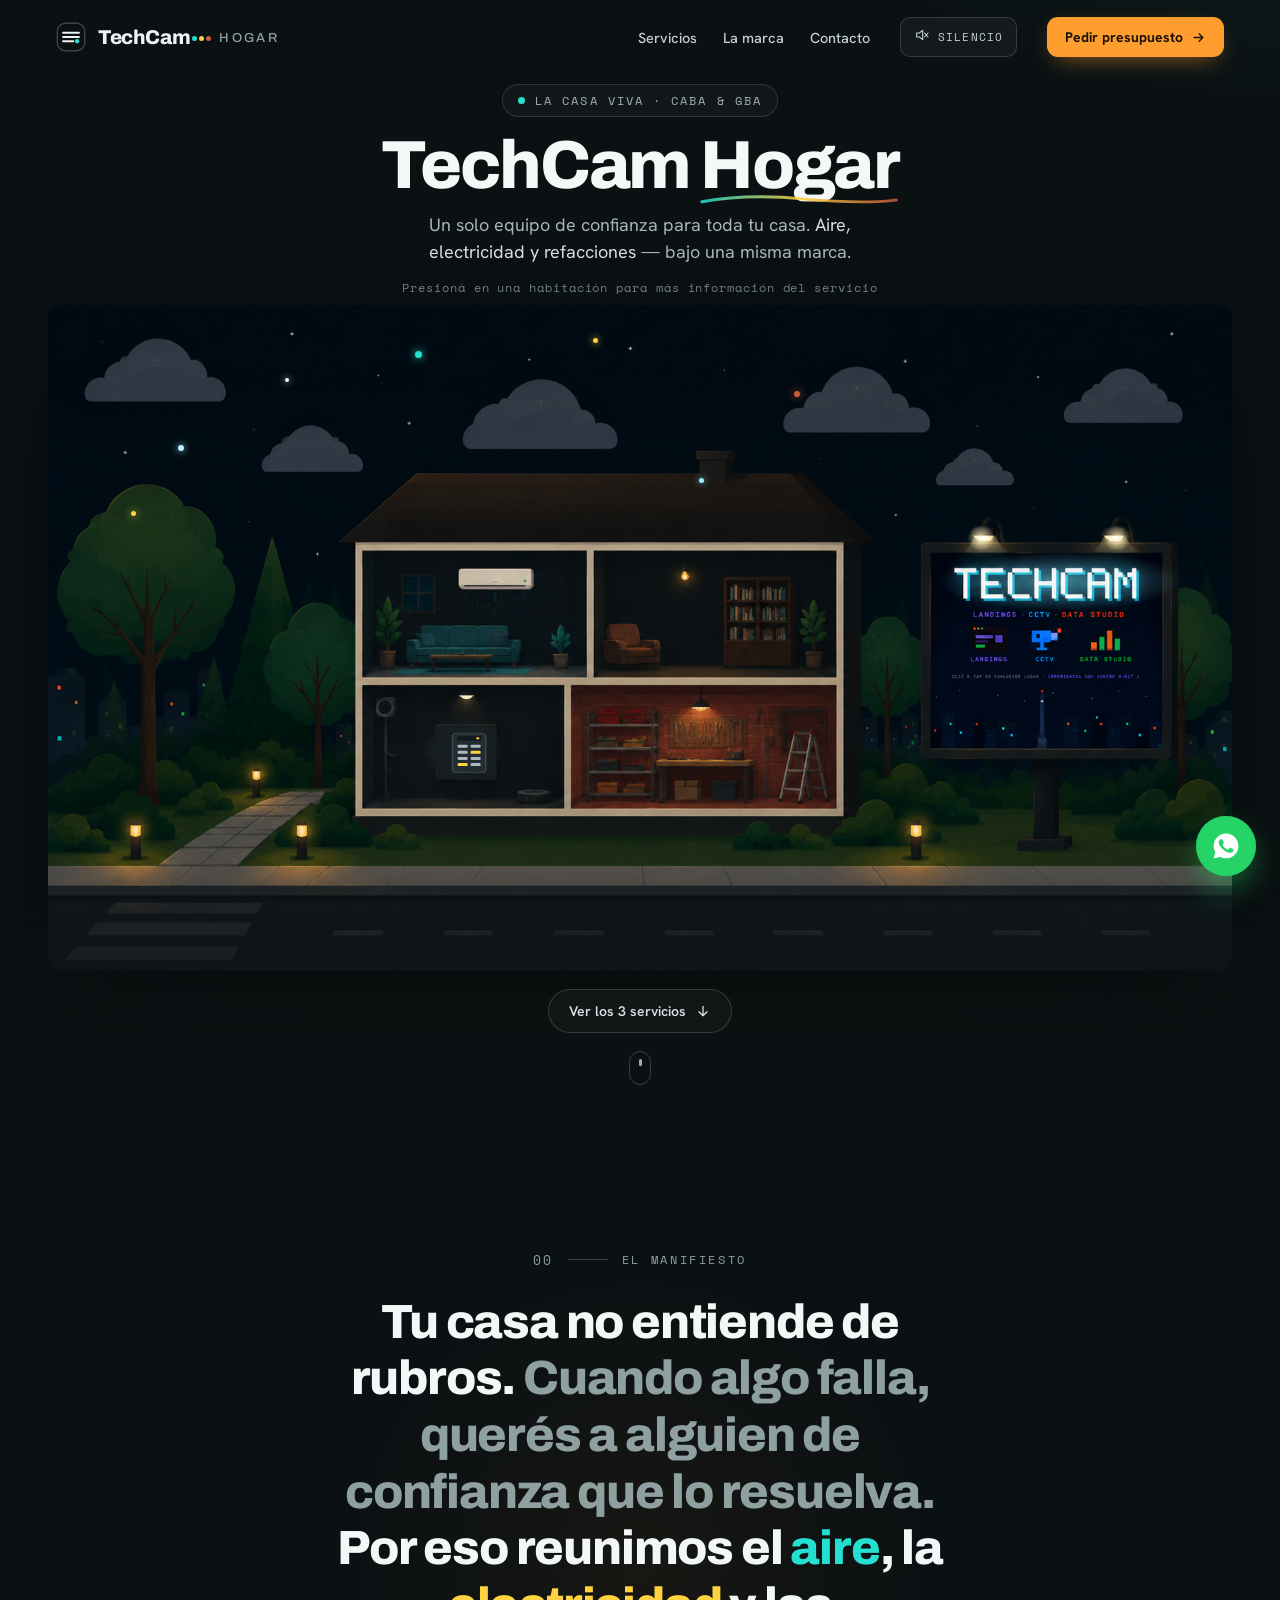
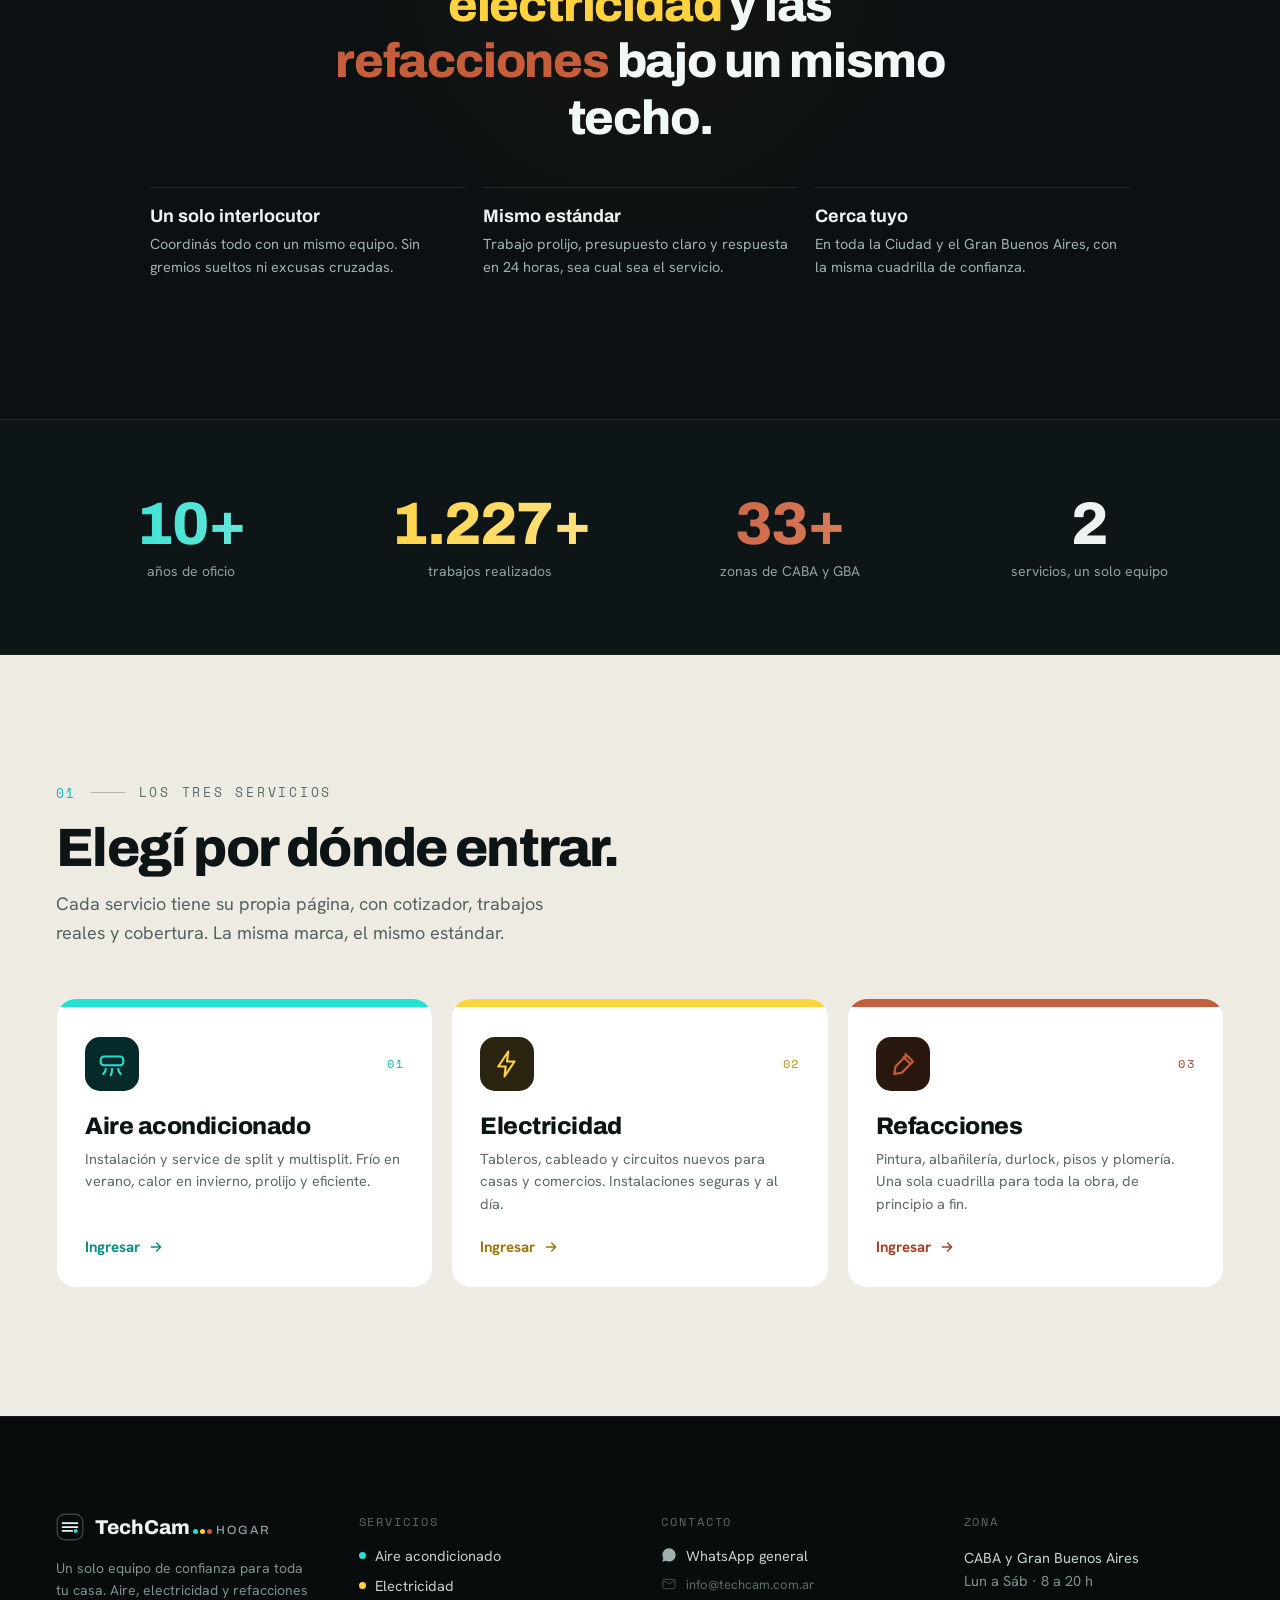
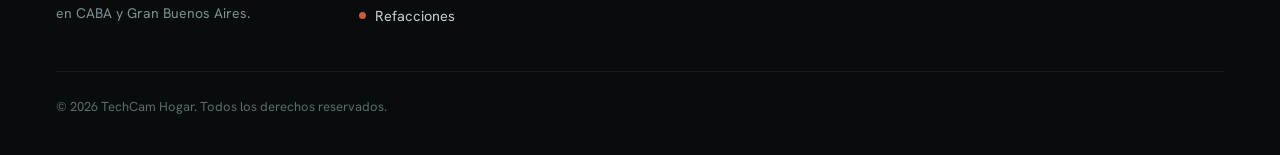
==== commit 5b22857c: "fix(cache): cache-busting ?v en refs JS/CSS para forzar el codigo nuevo Co-Authored-By: Claude Opus " ====
--- a/index.html
+++ b/index.html
@@ -6,7 +6,7 @@
 <meta name="description" content="TechCam Hogar — aire acondicionado, electricidad y refacciones en CABA y Gran Buenos Aires. Un solo equipo de confianza para toda tu casa.">
 <meta name="theme-color" content="#0B1012">
 <title>TechCam Hogar — Aire, electricidad y refacciones · CABA y GBA</title>
-<link rel="stylesheet" href="assets/fonts.css">
+<link rel="stylesheet" href="assets/fonts.css?v=20260623b">
 <style>
 
   *{box-sizing:border-box}
@@ -535,6 +535,6 @@
   </div>
 
 </div>
-<script src="app.js" defer></script>
+<script src="app.js?v=20260623b" defer></script>
 </body>
 </html>
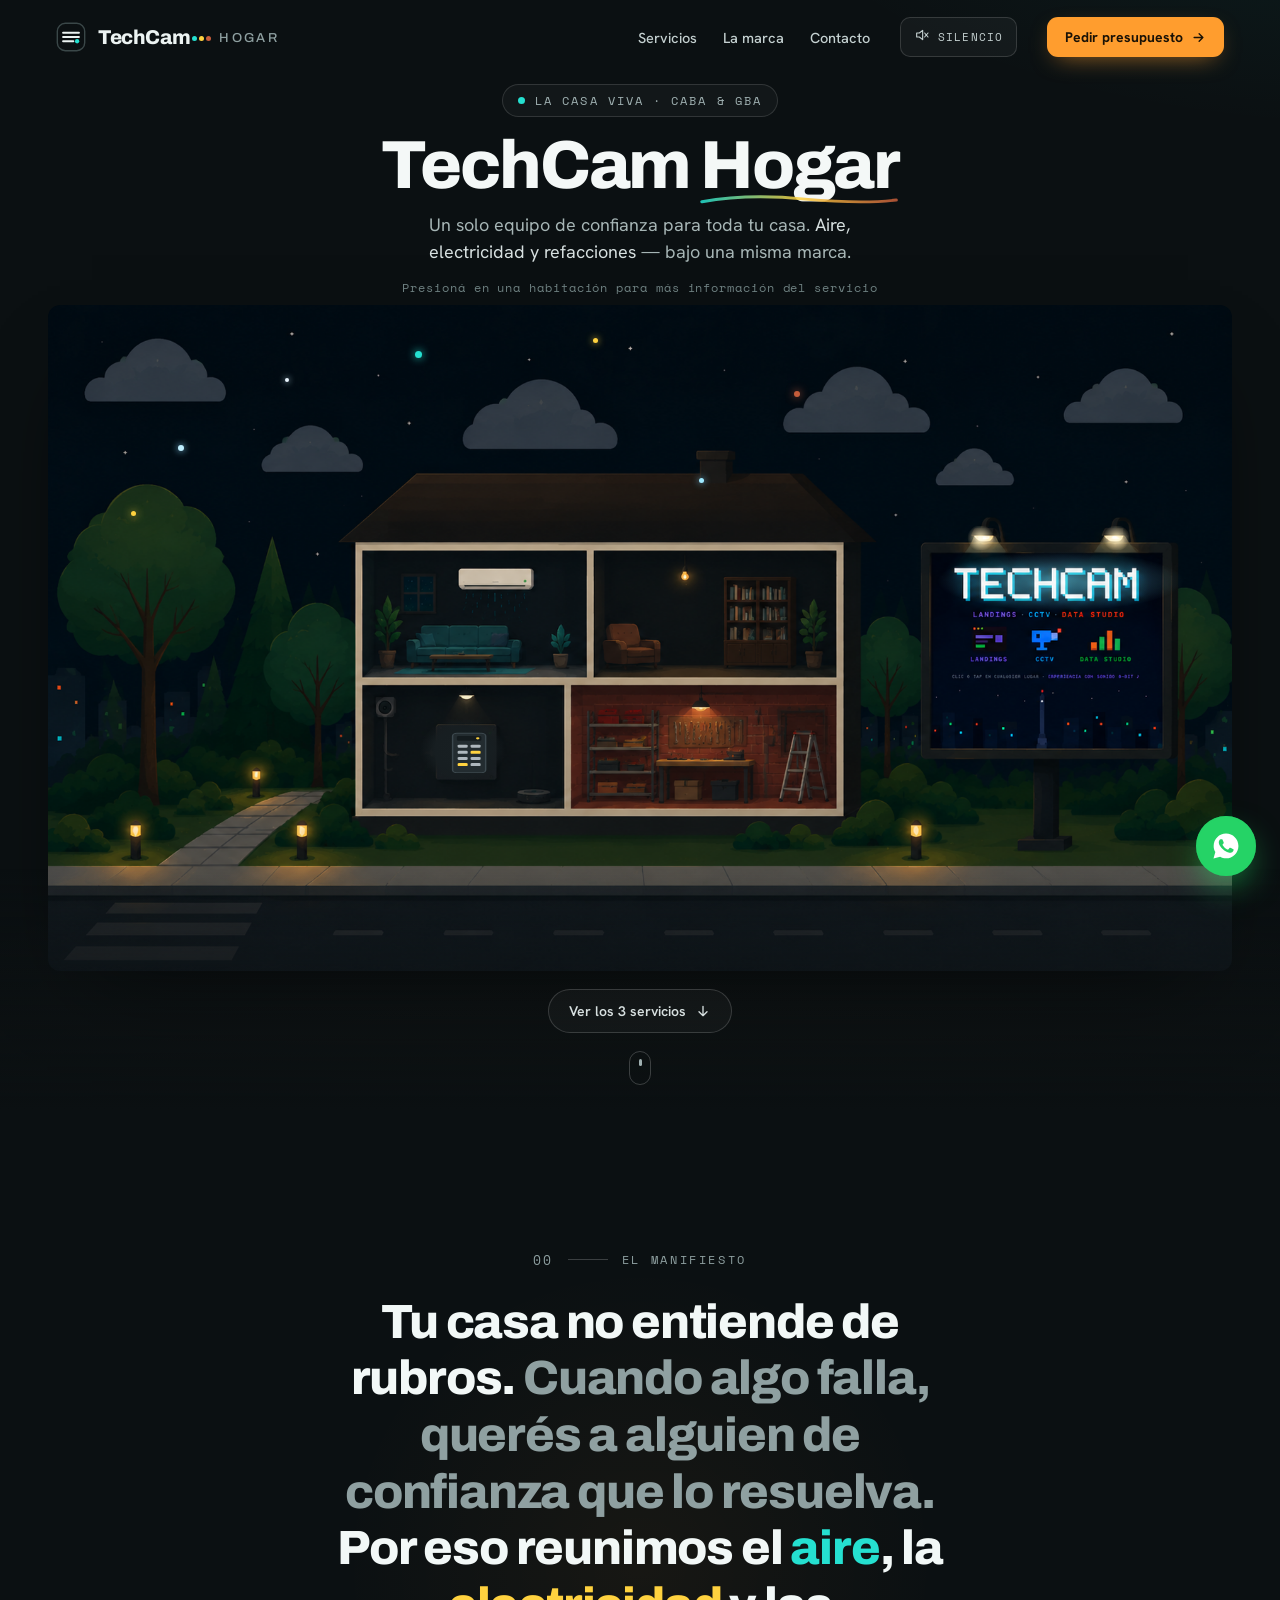
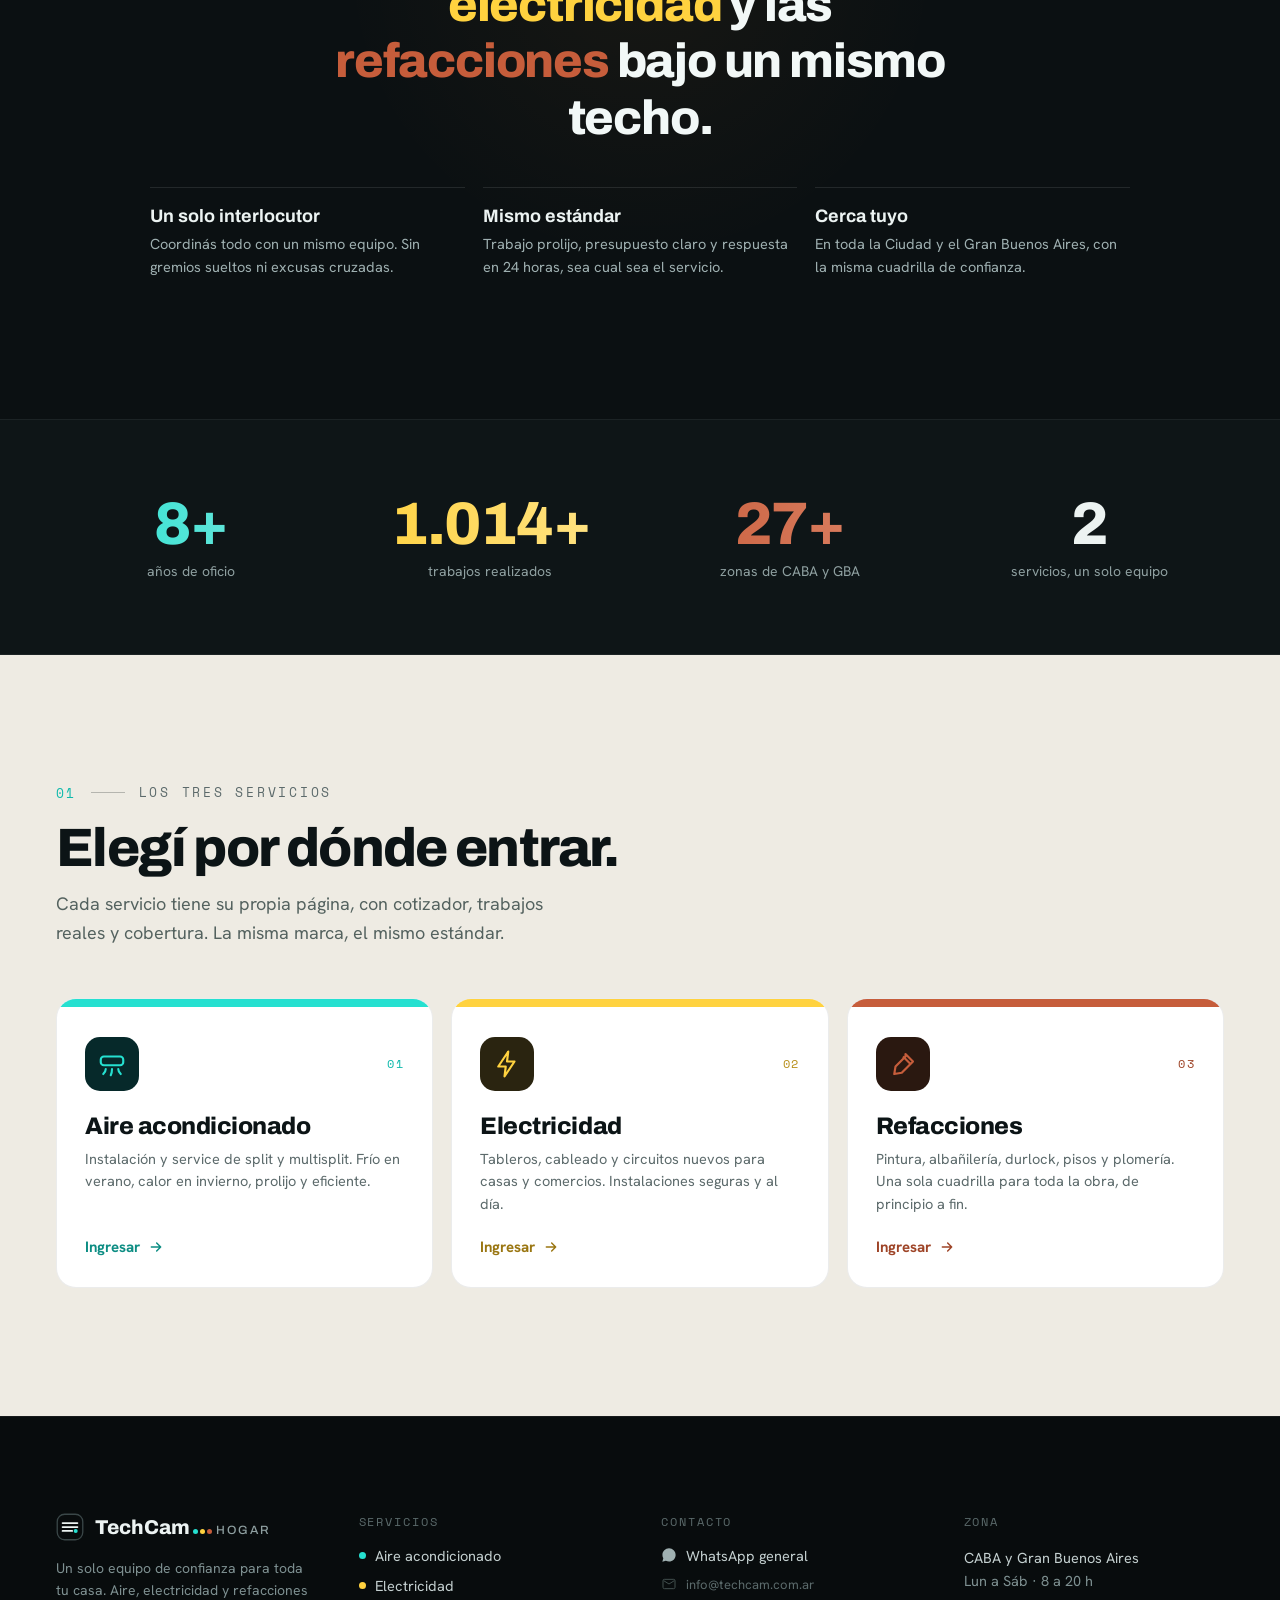
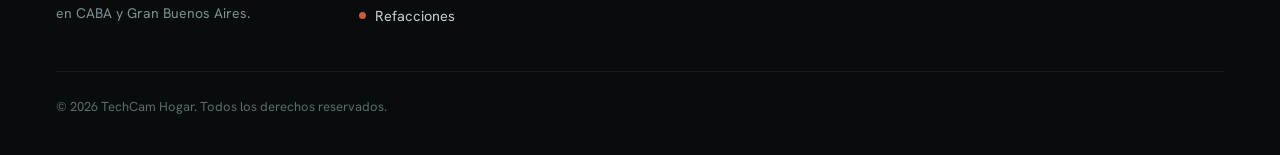
==== commit 368e774a: "fix(portal): brillo de las lamparas del cartel en % (escala con la imagen, alineado en mobile) Antes" ====
--- a/index.html
+++ b/index.html
@@ -334,8 +334,8 @@
             </div>
 
             <!-- billboard lamps + logo glow -->
-            <div aria-hidden="true" class="board-lamp" style="position:absolute;left:77.5%;top:33.2%;width:30px;height:24px;background:radial-gradient(circle,rgba(255,236,180,.9),transparent 70%);z-index:3;pointer-events:none;mix-blend-mode:screen"></div>
-            <div aria-hidden="true" class="board-lamp b2" style="position:absolute;left:89%;top:33.2%;width:30px;height:24px;background:radial-gradient(circle,rgba(255,236,180,.9),transparent 70%);z-index:3;pointer-events:none;mix-blend-mode:screen"></div>
+            <div aria-hidden="true" class="board-lamp" style="position:absolute;left:77.5%;top:33.2%;width:2.5%;height:3.6%;background:radial-gradient(circle,rgba(255,236,180,.9),transparent 70%);z-index:3;pointer-events:none;mix-blend-mode:screen"></div>
+            <div aria-hidden="true" class="board-lamp b2" style="position:absolute;left:89%;top:33.2%;width:2.5%;height:3.6%;background:radial-gradient(circle,rgba(255,236,180,.9),transparent 70%);z-index:3;pointer-events:none;mix-blend-mode:screen"></div>
             <div aria-hidden="true" class="logo-glow" style="position:absolute;left:75%;top:37%;width:21%;height:9%;background:radial-gradient(ellipse,rgba(120,230,255,.5),transparent 70%);z-index:3;pointer-events:none;mix-blend-mode:screen"></div>
 
             <!-- LETRERO de servicio — flota a la IZQUIERDA de la casa, aparece en hover -->
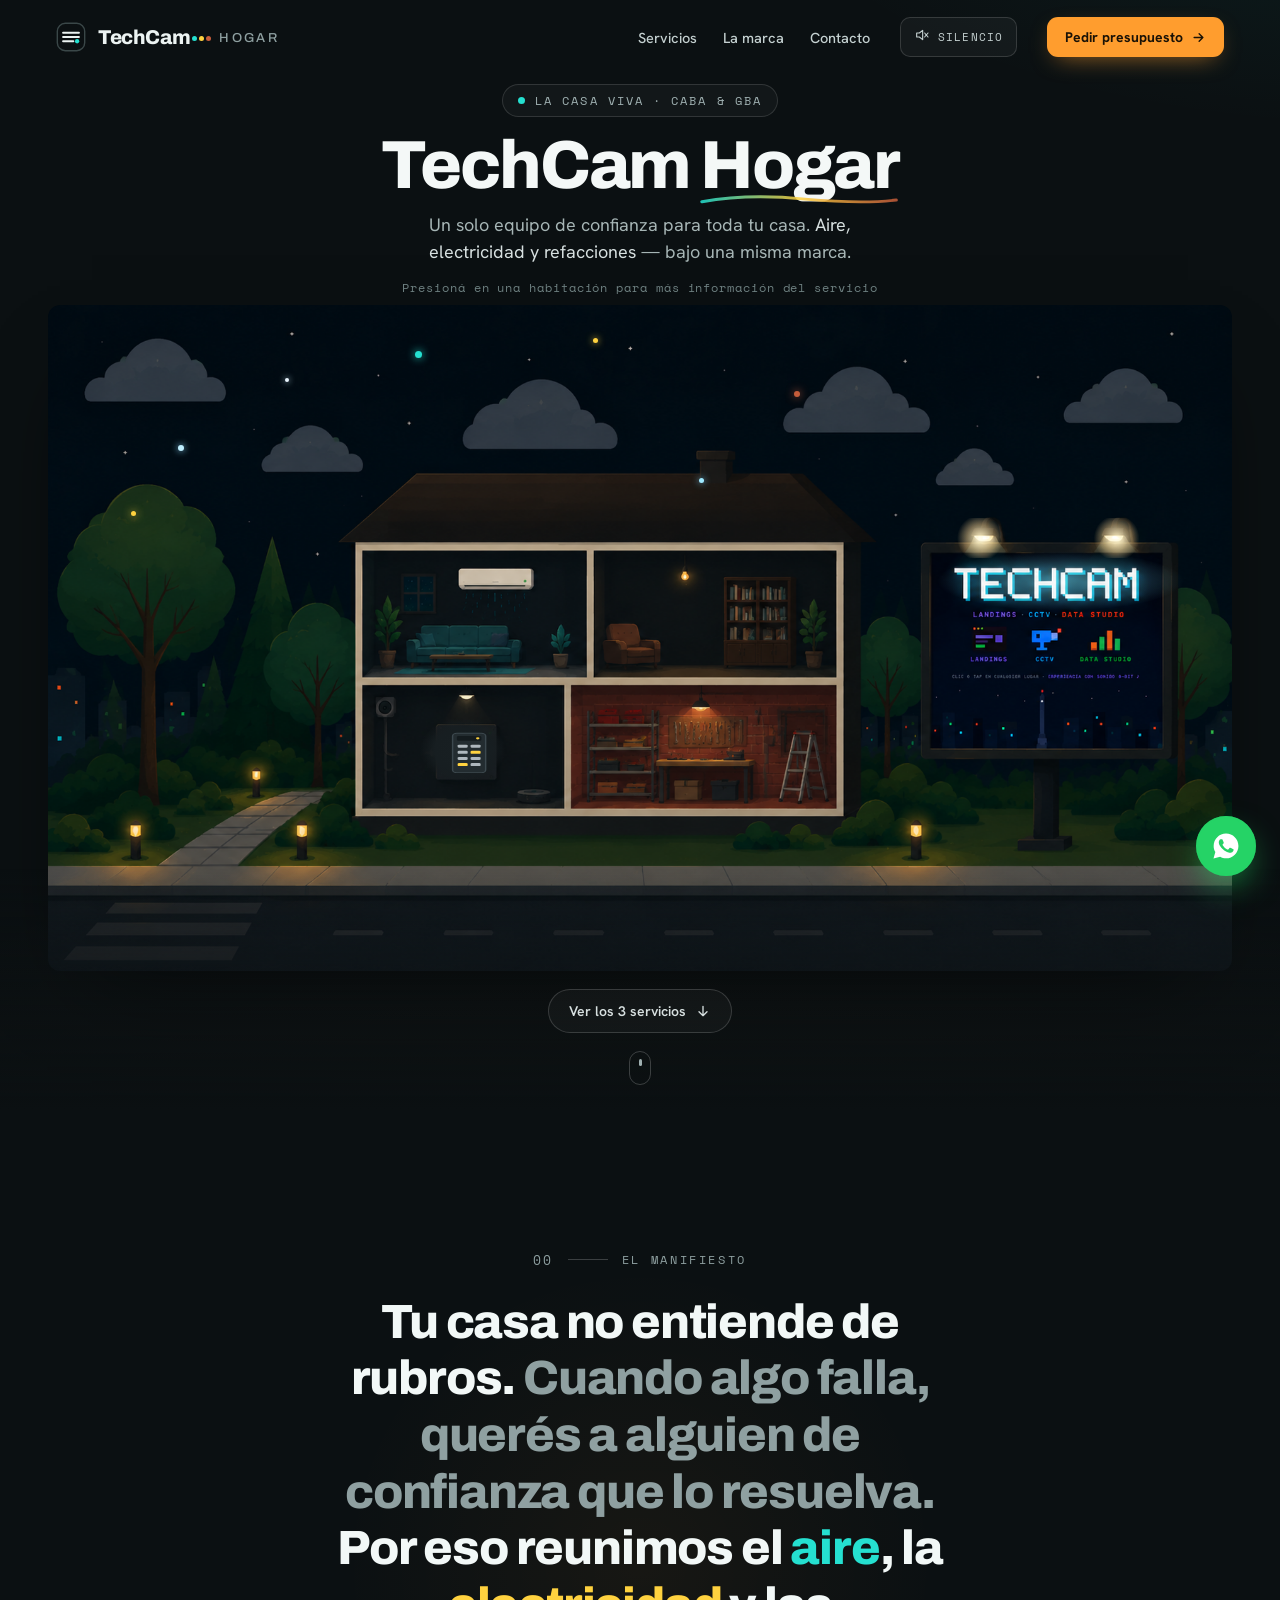
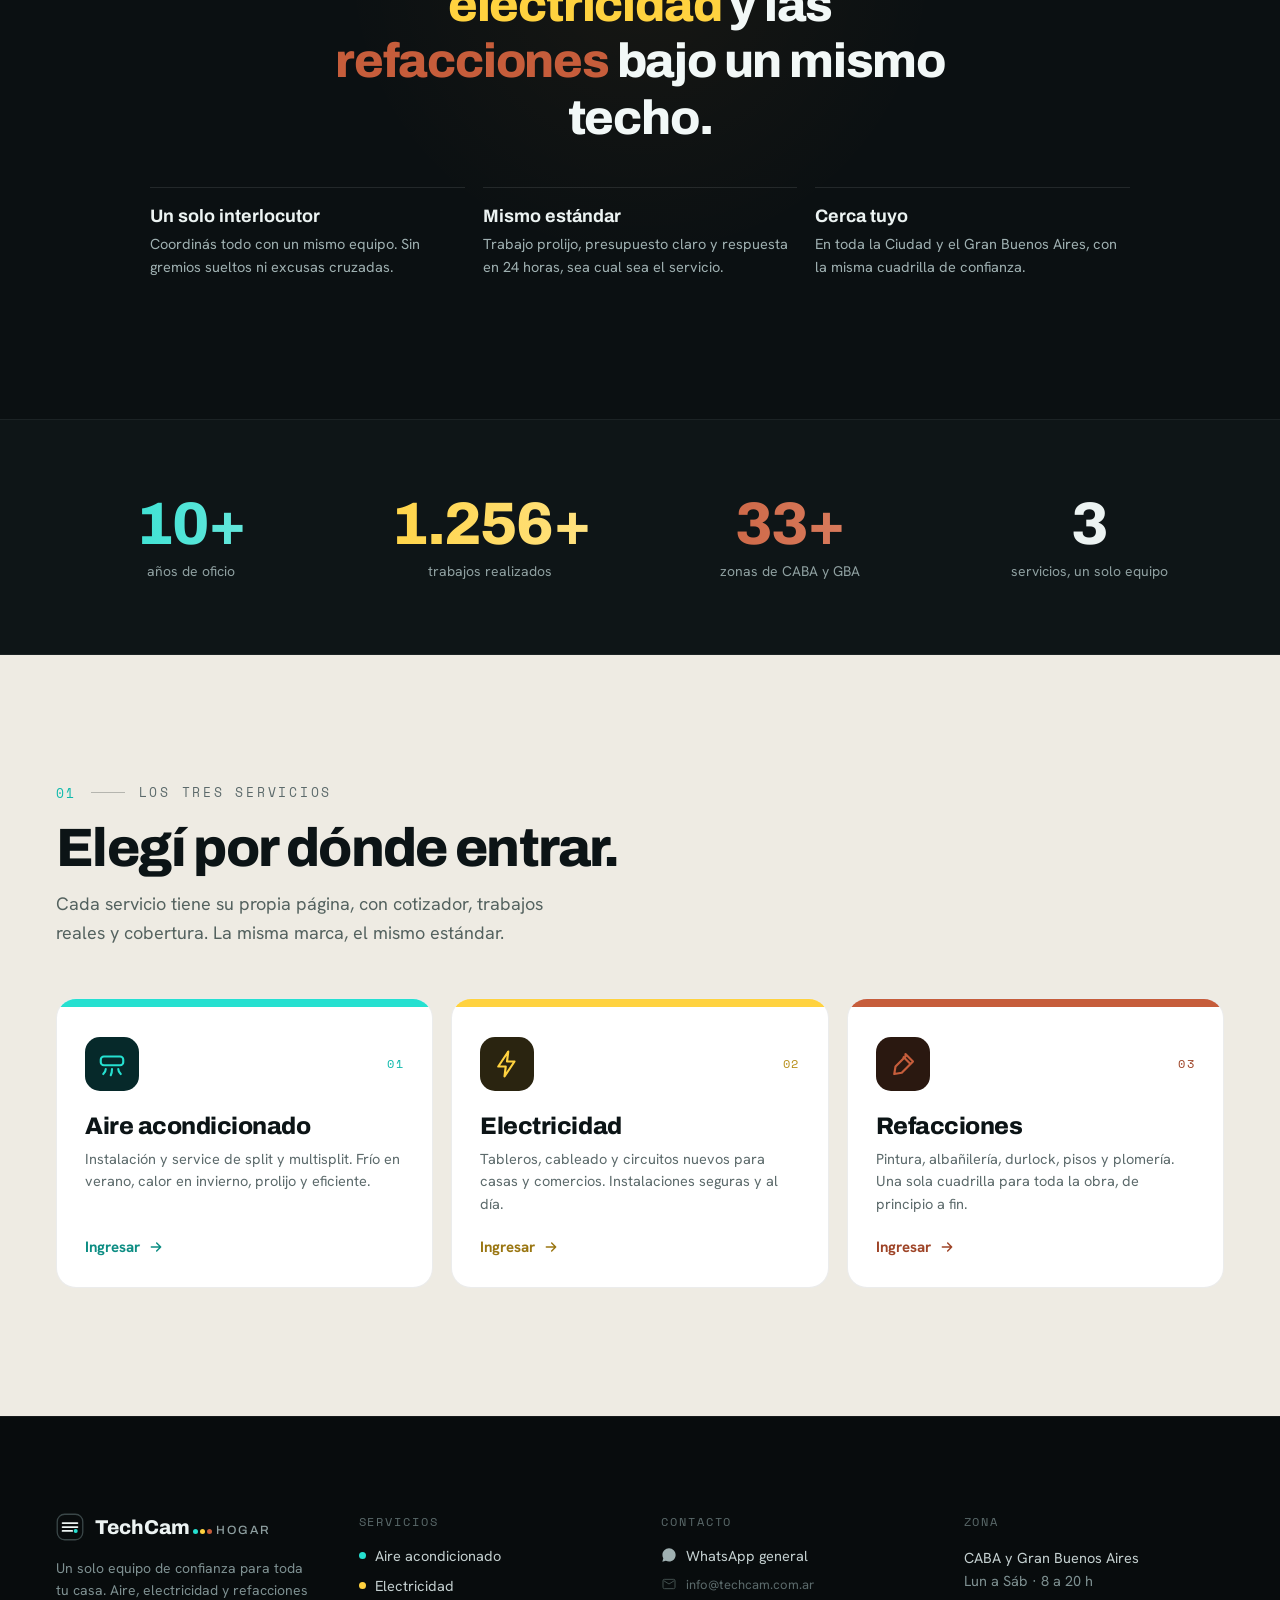
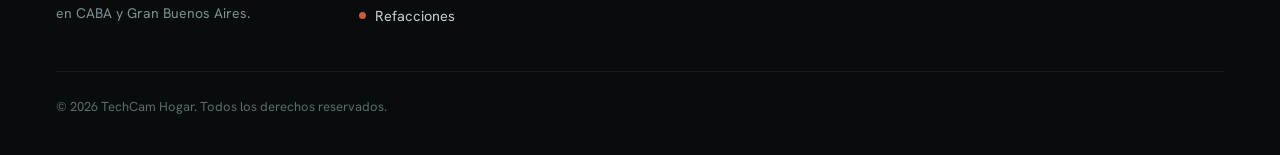
==== commit d1383c8c: "feat(portal): audio más alto + blip al tocar zona en mobile + pausa en segundo plano; brillo del car" ====
--- a/index.html
+++ b/index.html
@@ -334,8 +334,8 @@
             </div>
 
             <!-- billboard lamps + logo glow -->
-            <div aria-hidden="true" class="board-lamp" style="position:absolute;left:77.5%;top:33.2%;width:2.5%;height:3.6%;background:radial-gradient(circle,rgba(255,236,180,.9),transparent 70%);z-index:3;pointer-events:none;mix-blend-mode:screen"></div>
-            <div aria-hidden="true" class="board-lamp b2" style="position:absolute;left:89%;top:33.2%;width:2.5%;height:3.6%;background:radial-gradient(circle,rgba(255,236,180,.9),transparent 70%);z-index:3;pointer-events:none;mix-blend-mode:screen"></div>
+            <div aria-hidden="true" class="board-lamp" style="position:absolute;left:78.75%;top:35%;transform:translate(-50%,-50%);width:4.2%;height:6%;background:radial-gradient(circle,rgba(255,240,190,.98),rgba(255,214,140,.45) 42%,transparent 72%);z-index:3;pointer-events:none;mix-blend-mode:screen"></div>
+            <div aria-hidden="true" class="board-lamp b2" style="position:absolute;left:90.25%;top:35%;transform:translate(-50%,-50%);width:4.2%;height:6%;background:radial-gradient(circle,rgba(255,240,190,.98),rgba(255,214,140,.45) 42%,transparent 72%);z-index:3;pointer-events:none;mix-blend-mode:screen"></div>
             <div aria-hidden="true" class="logo-glow" style="position:absolute;left:75%;top:37%;width:21%;height:9%;background:radial-gradient(ellipse,rgba(120,230,255,.5),transparent 70%);z-index:3;pointer-events:none;mix-blend-mode:screen"></div>
 
             <!-- LETRERO de servicio — flota a la IZQUIERDA de la casa, aparece en hover -->
@@ -535,6 +535,6 @@
   </div>
 
 </div>
-<script src="app.js?v=20260623b" defer></script>
+<script src="app.js?v=20260623c" defer></script>
 </body>
 </html>
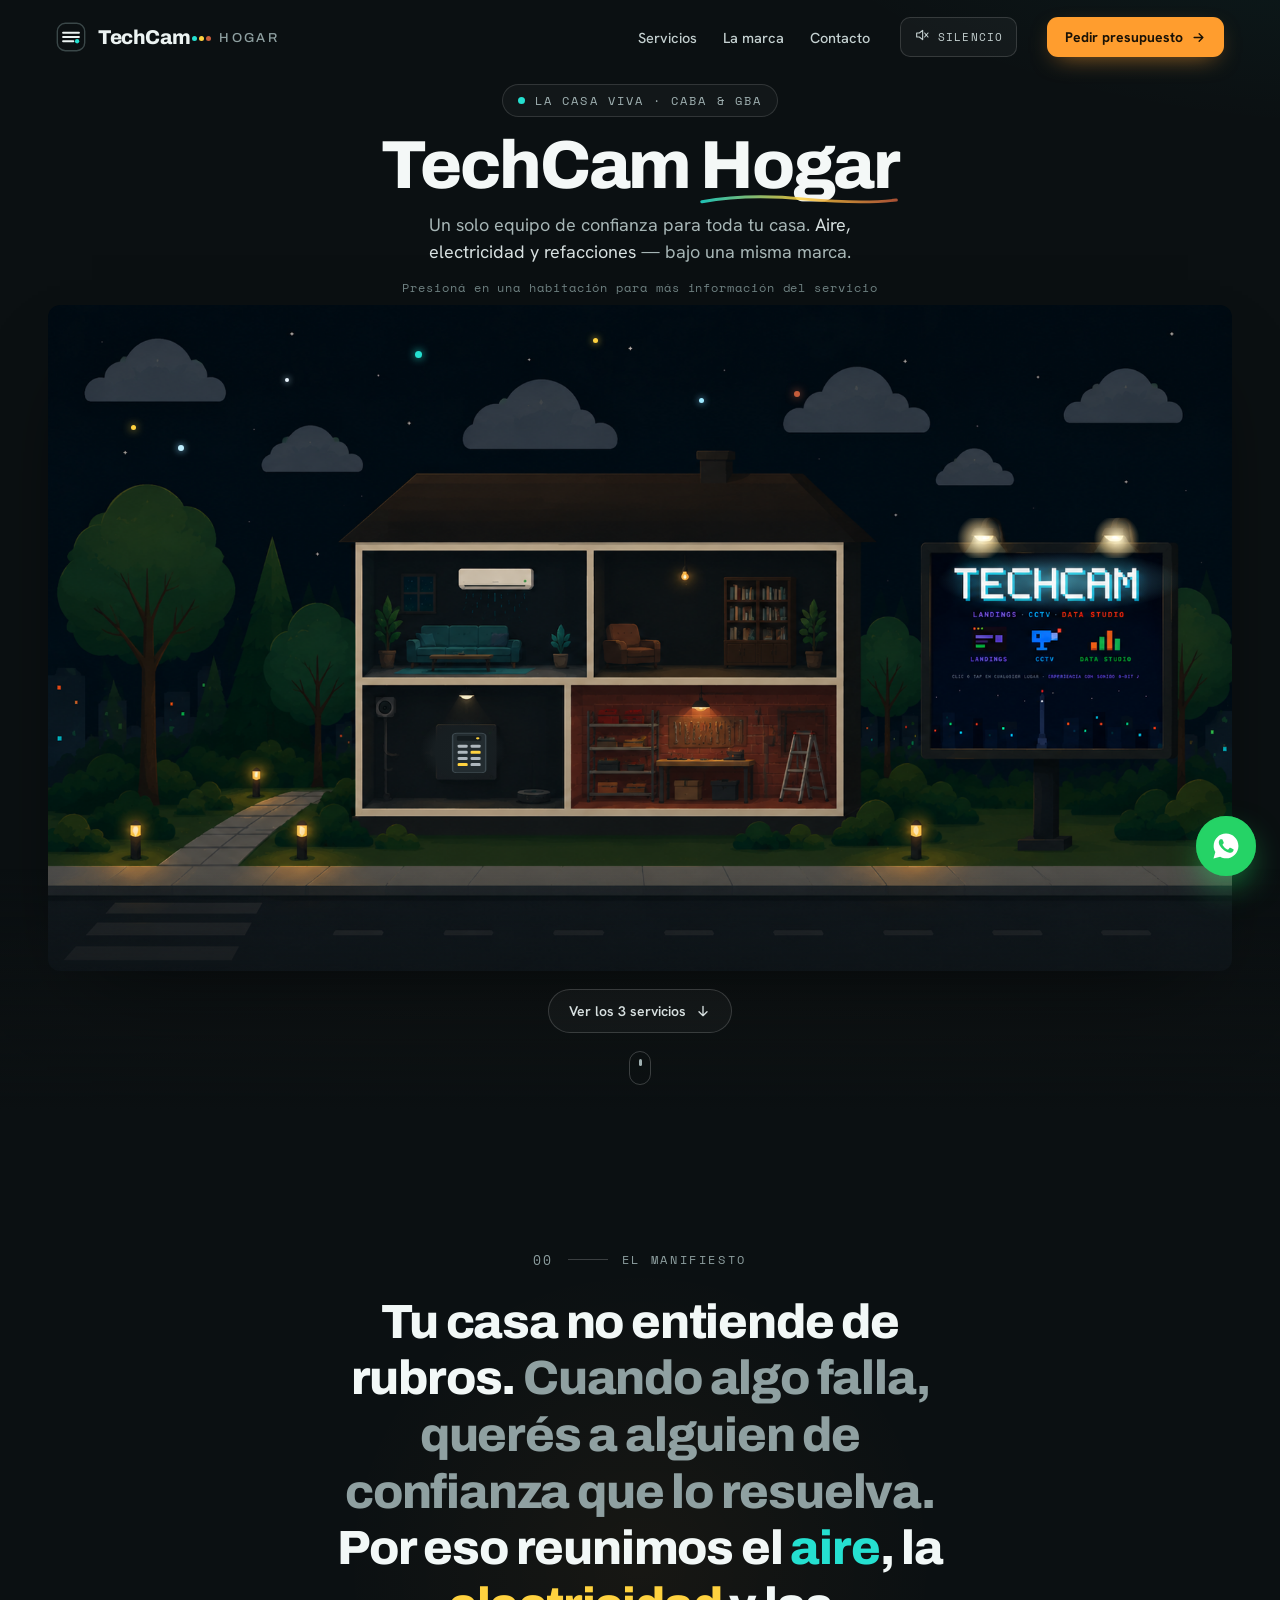
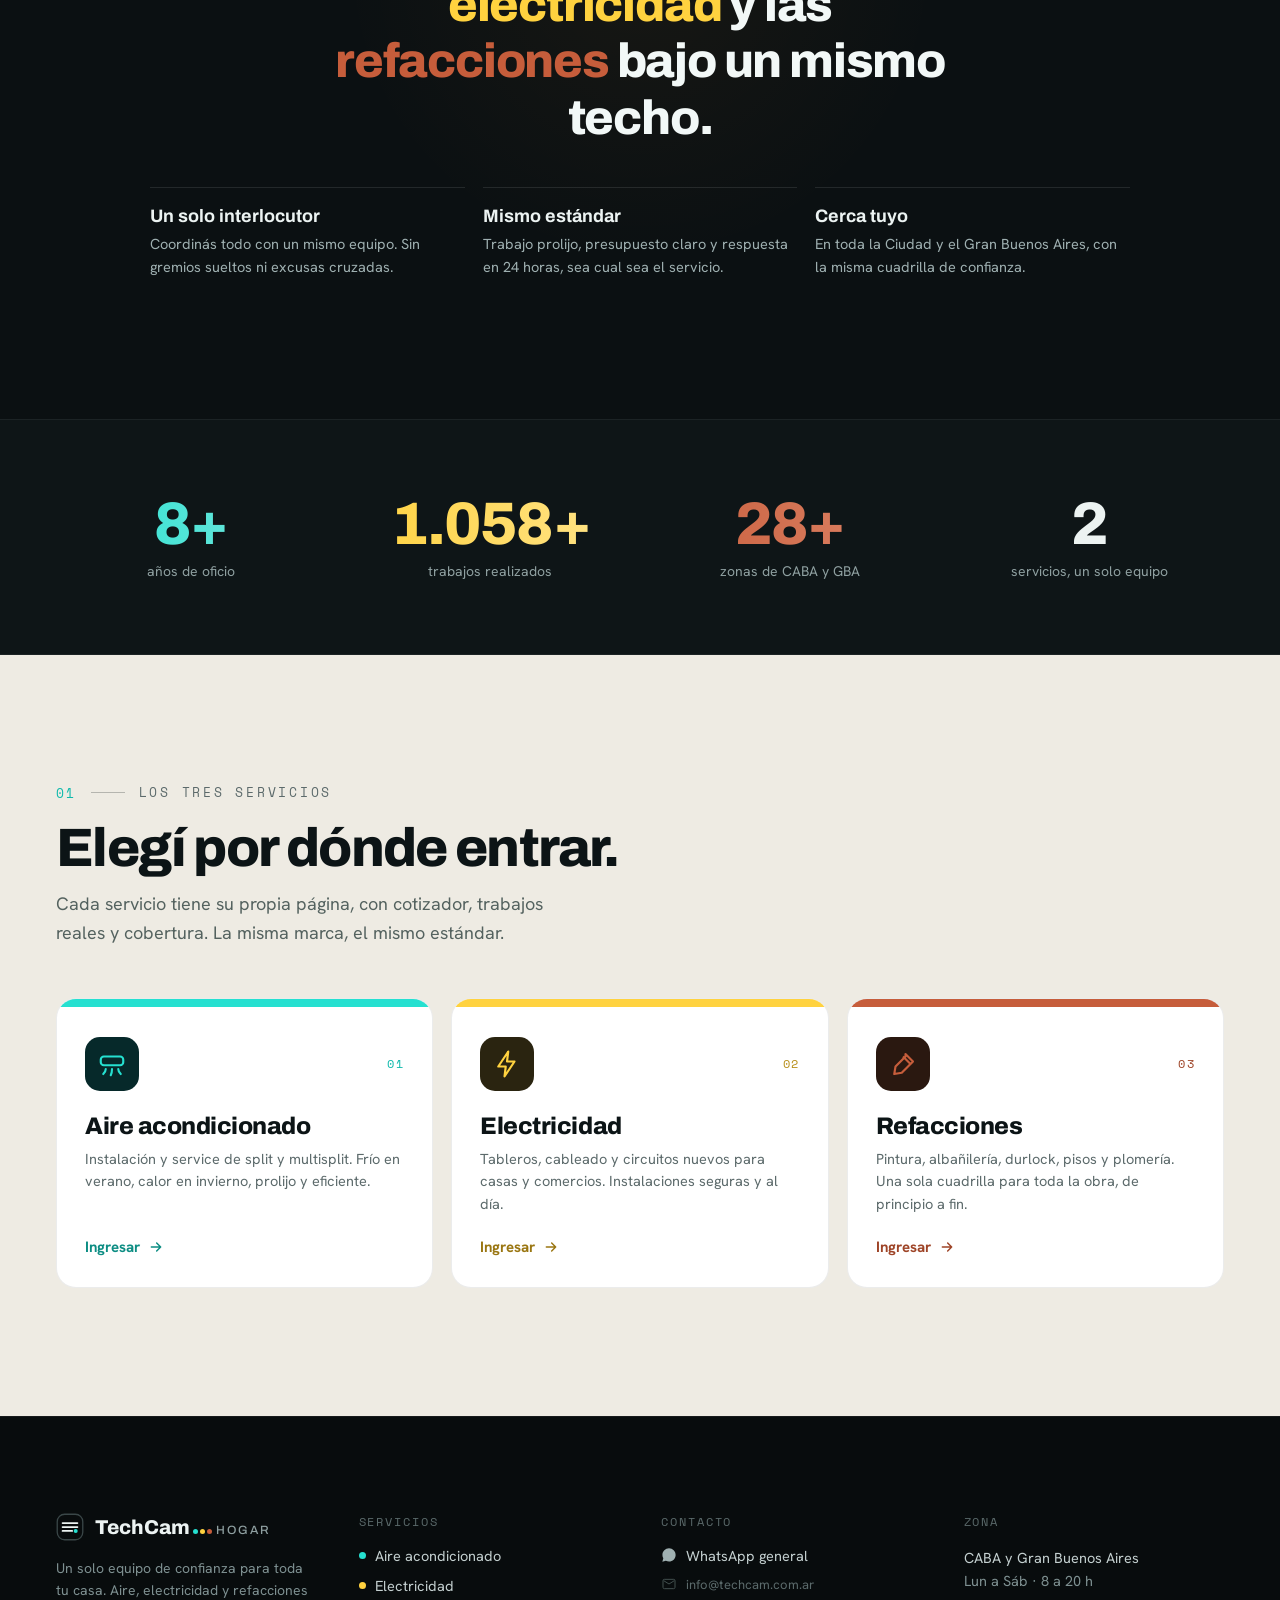
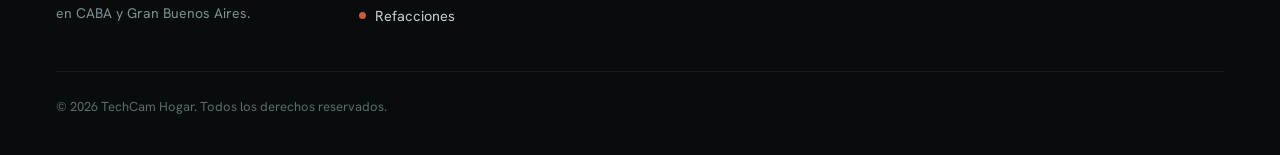
==== commit 1f15ca89: "fix(portal): subir 2 estrellas que pisaban la chimenea y el arbol izquierdo Co-Authored-By: Claude O" ====
--- a/index.html
+++ b/index.html
@@ -279,8 +279,8 @@
               <span class="star" style="position:absolute;left:46%;top:5%;width:5px;height:5px;border-radius:50%;background:#FFD23F;box-shadow:0 0 7px #FFD23F;animation-delay:1.2s"></span>
               <span class="star hue" style="position:absolute;left:63%;top:13%;width:6px;height:6px;border-radius:50%;background:#C65D3B;box-shadow:0 0 8px #C65D3B;animation-delay:1.8s"></span>
               <span class="star" style="position:absolute;left:20%;top:11%;width:4px;height:4px;border-radius:50%;background:#eaf6ff;box-shadow:0 0 6px #cfeeff;animation-delay:2.3s"></span>
-              <span class="star" style="position:absolute;left:55%;top:26%;width:5px;height:5px;border-radius:50%;background:#9fe9ff;box-shadow:0 0 7px #7fd6ff;animation-delay:2.9s"></span>
-              <span class="star hue" style="position:absolute;left:7%;top:31%;width:5px;height:5px;border-radius:50%;background:#FFD23F;box-shadow:0 0 8px #FFD23F;animation-delay:.3s"></span>
+              <span class="star" style="position:absolute;left:55%;top:14%;width:5px;height:5px;border-radius:50%;background:#9fe9ff;box-shadow:0 0 7px #7fd6ff;animation-delay:2.9s"></span>
+              <span class="star hue" style="position:absolute;left:7%;top:18%;width:5px;height:5px;border-radius:50%;background:#FFD23F;box-shadow:0 0 8px #FFD23F;animation-delay:.3s"></span>
             </div>
 
             <!-- soft room illumination -->
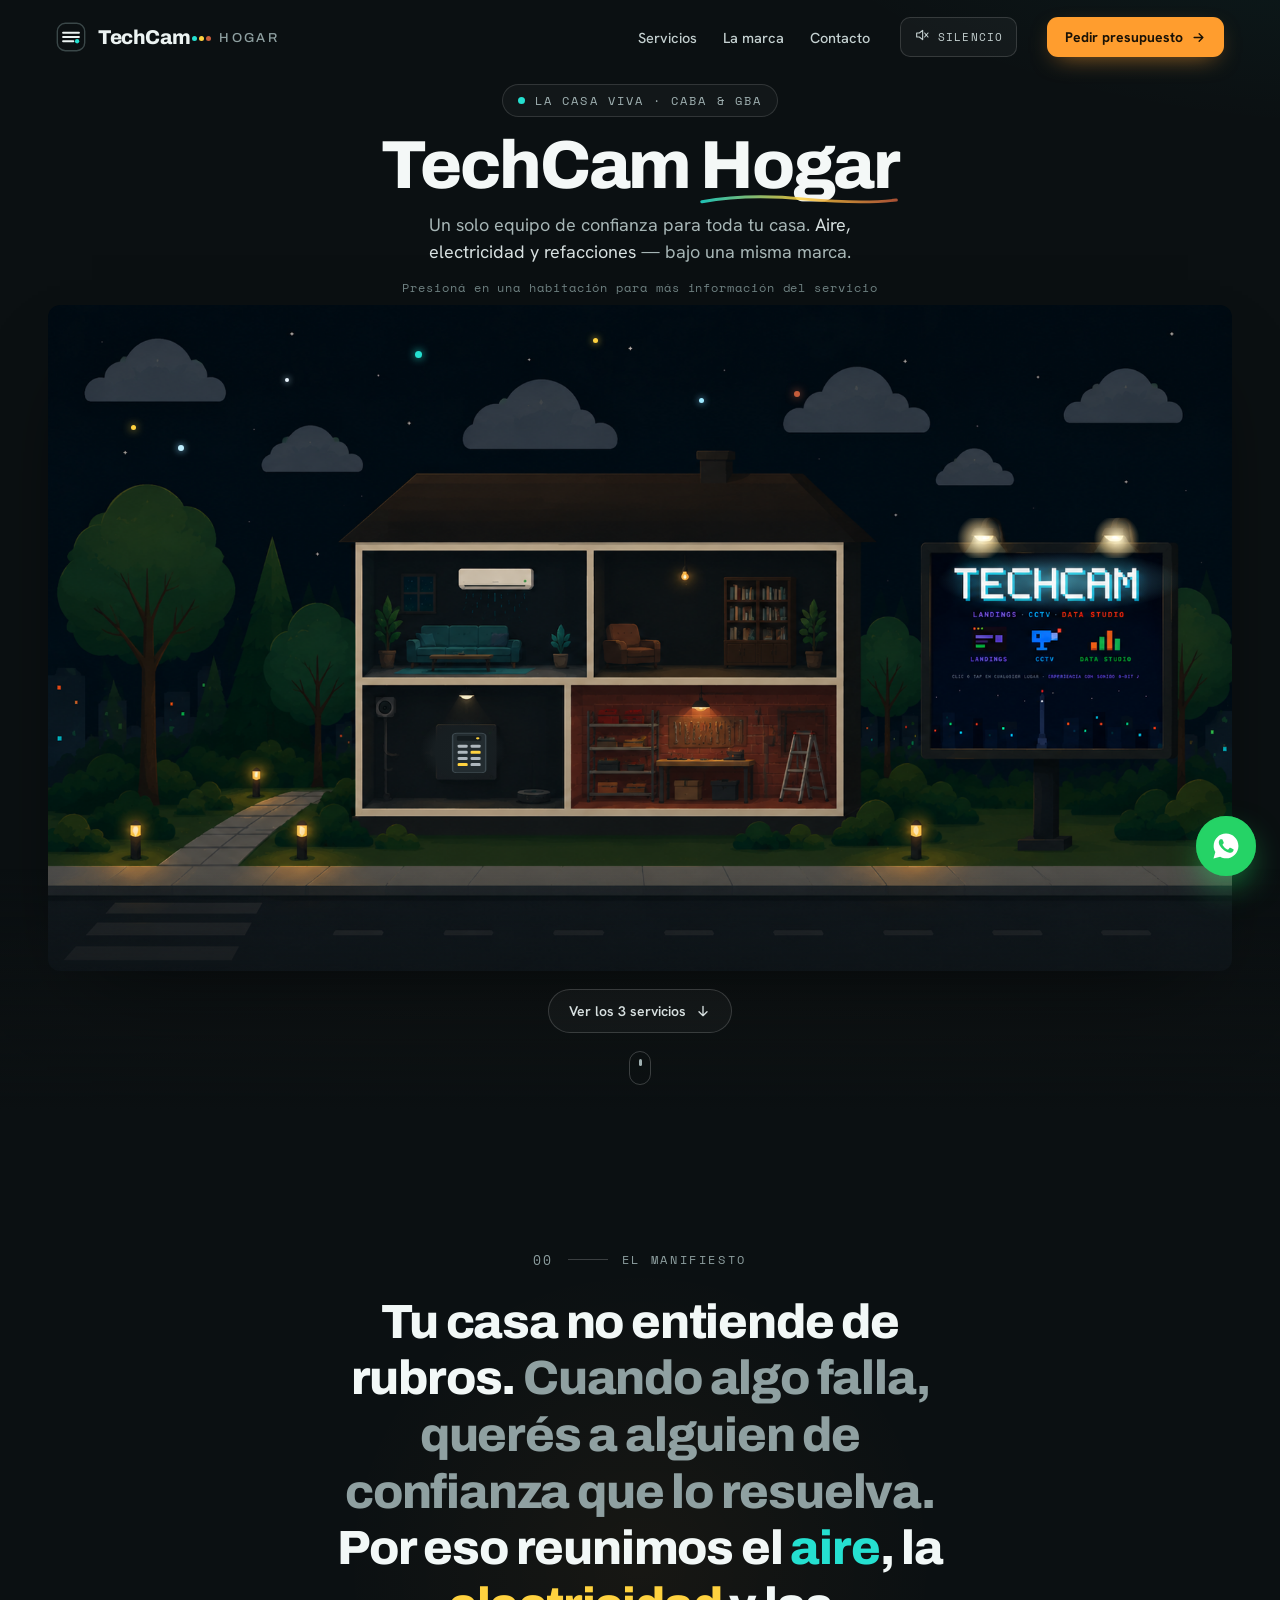
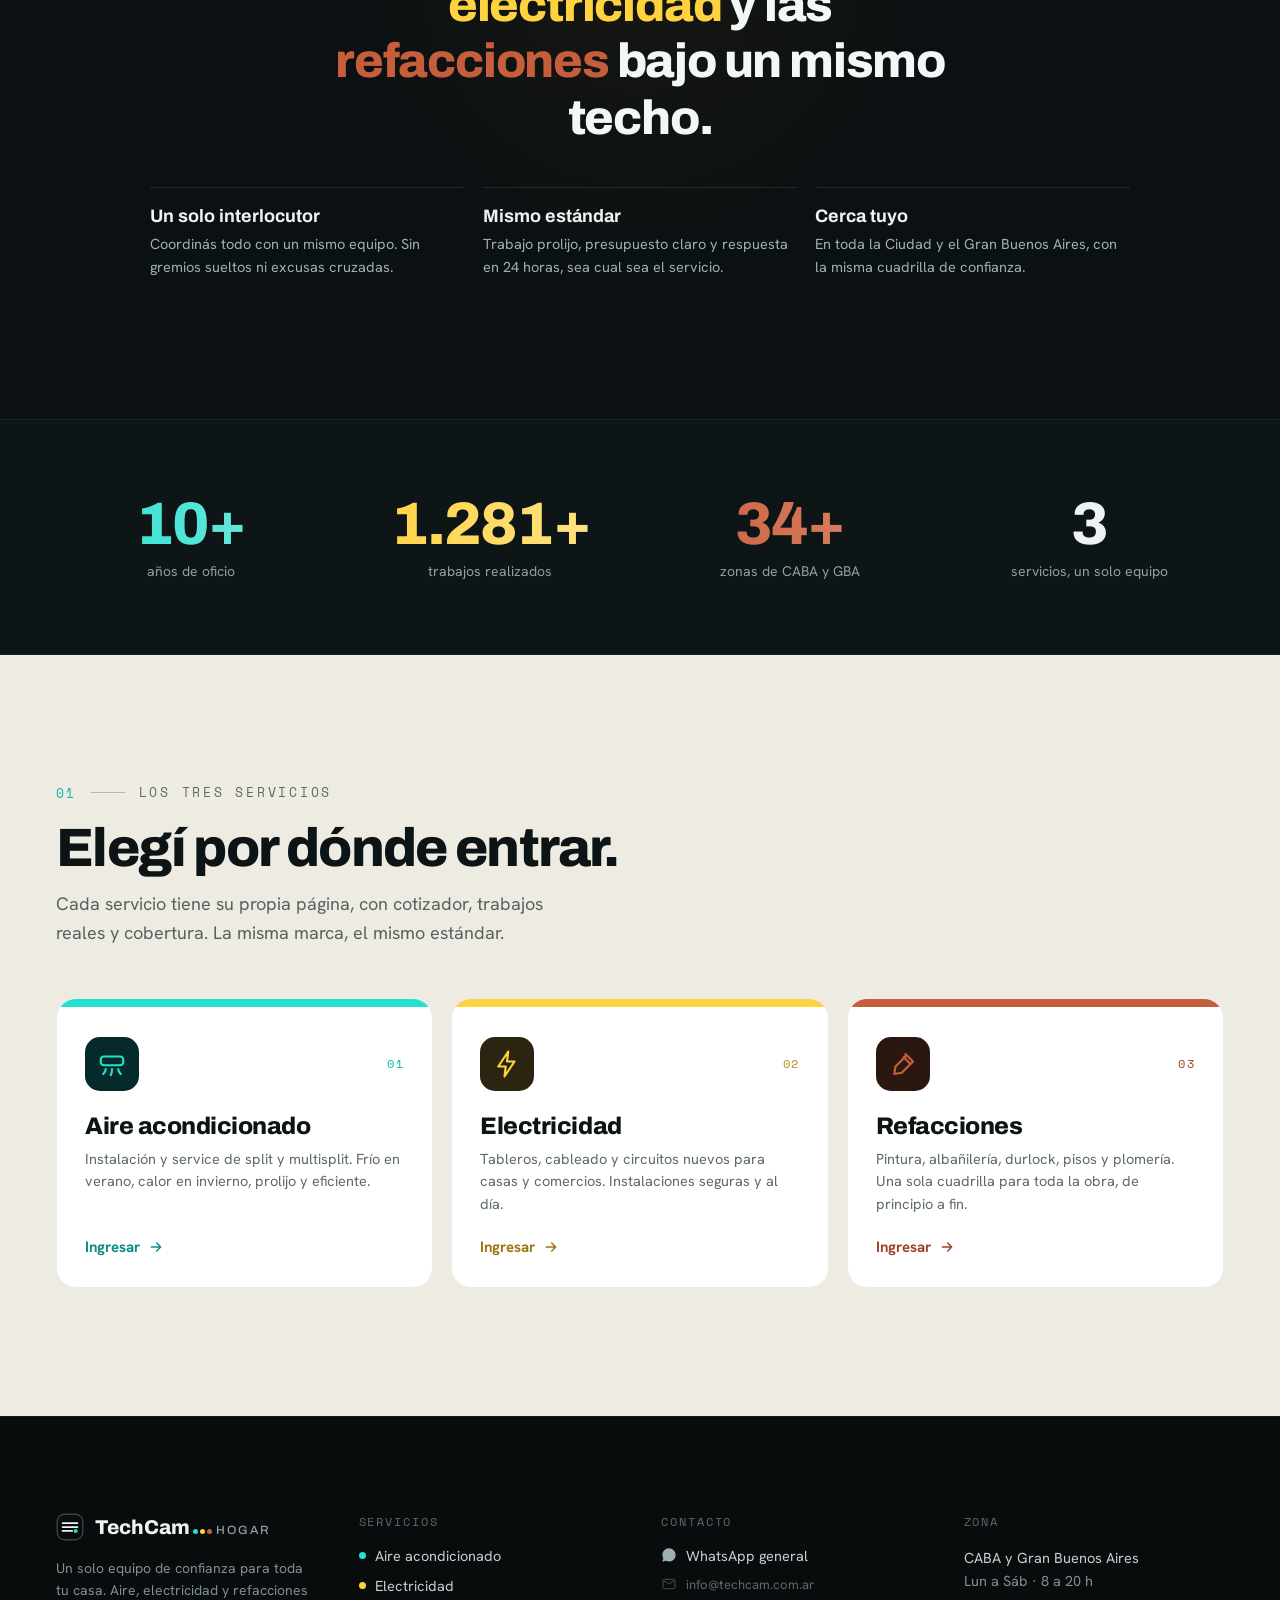
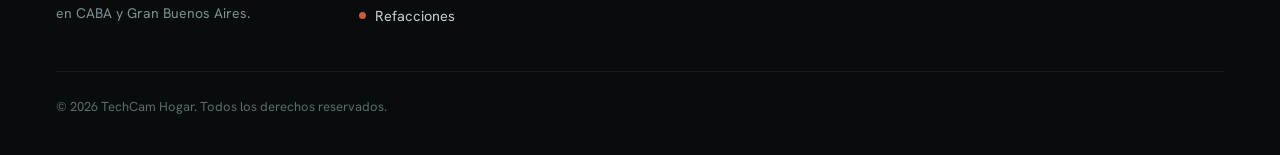
==== commit b6d032d6: "feat(portal): ambiente +100% (pad 0.5->1.0) y blip de interaccion +50% (0.9->1.35) Co-Authored-By: C" ====
--- a/index.html
+++ b/index.html
@@ -535,6 +535,6 @@
   </div>
 
 </div>
-<script src="app.js?v=20260623c" defer></script>
+<script src="app.js?v=20260623d" defer></script>
 </body>
 </html>
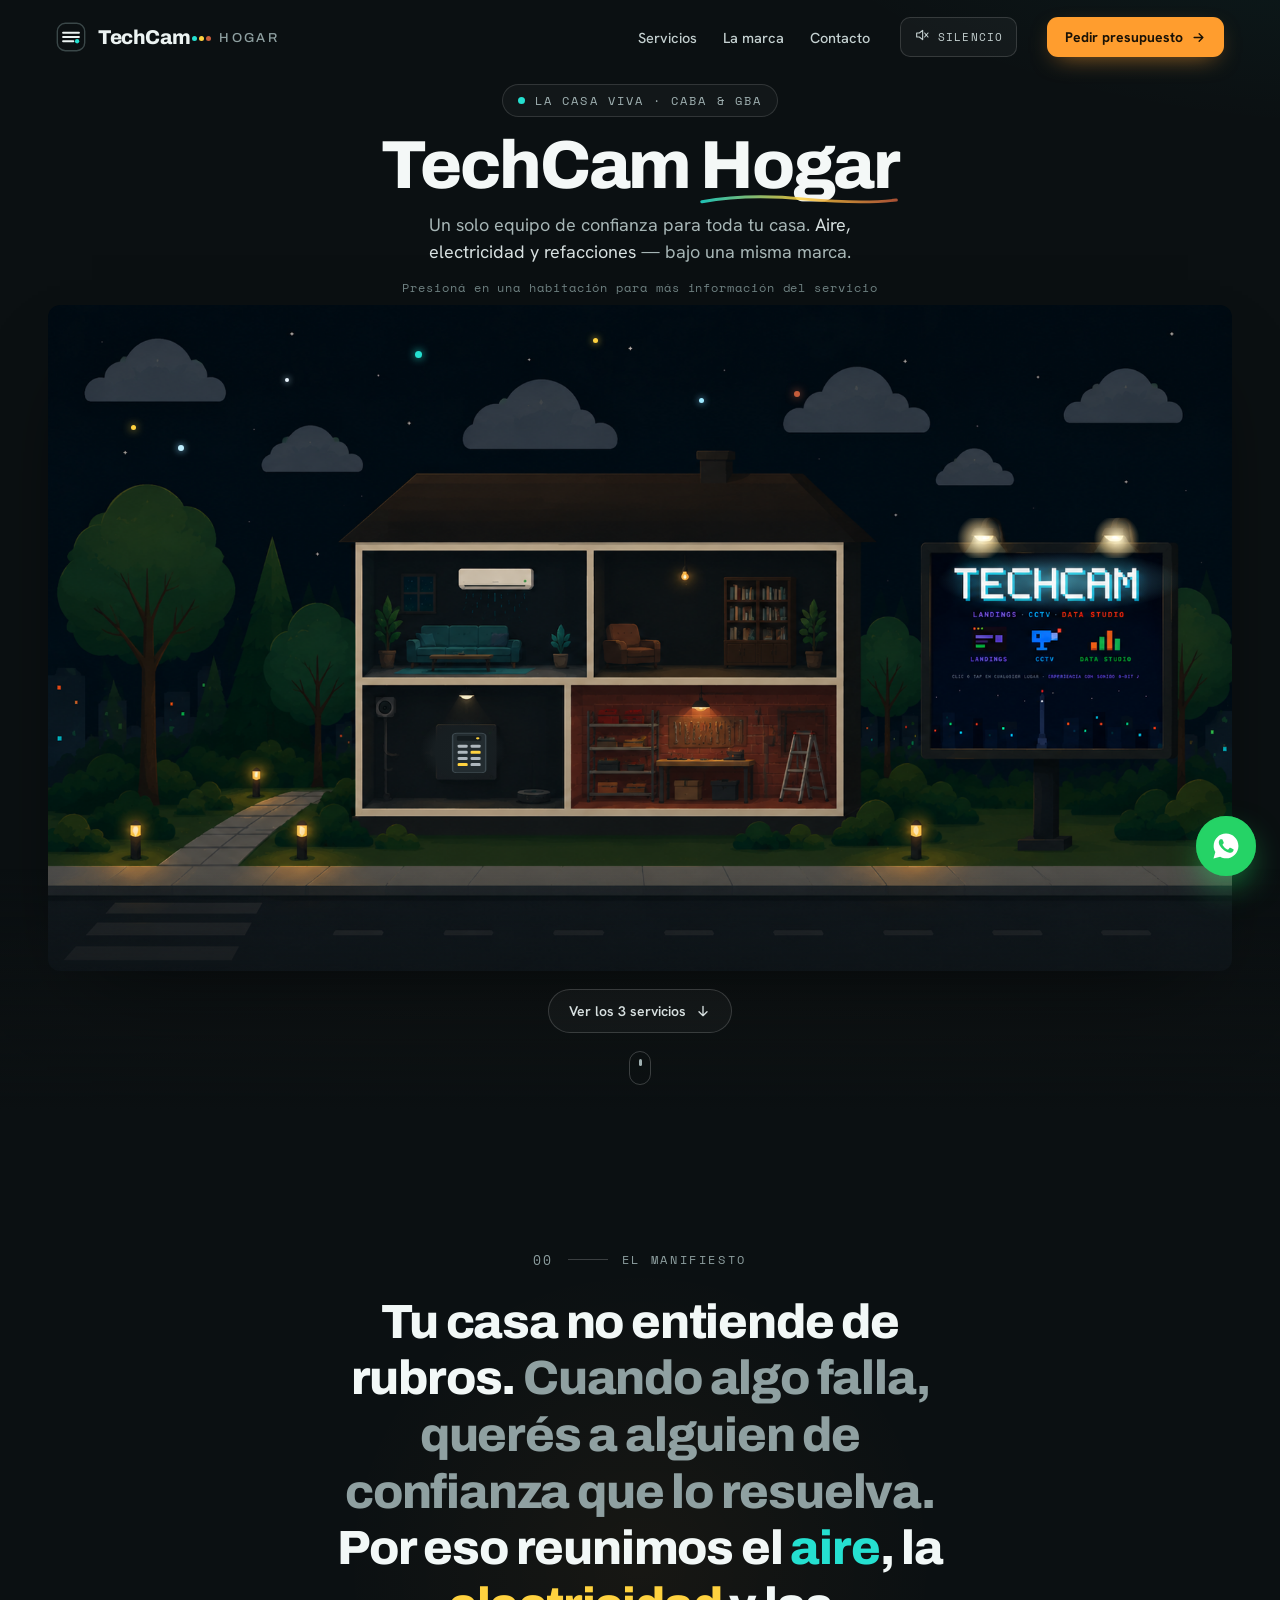
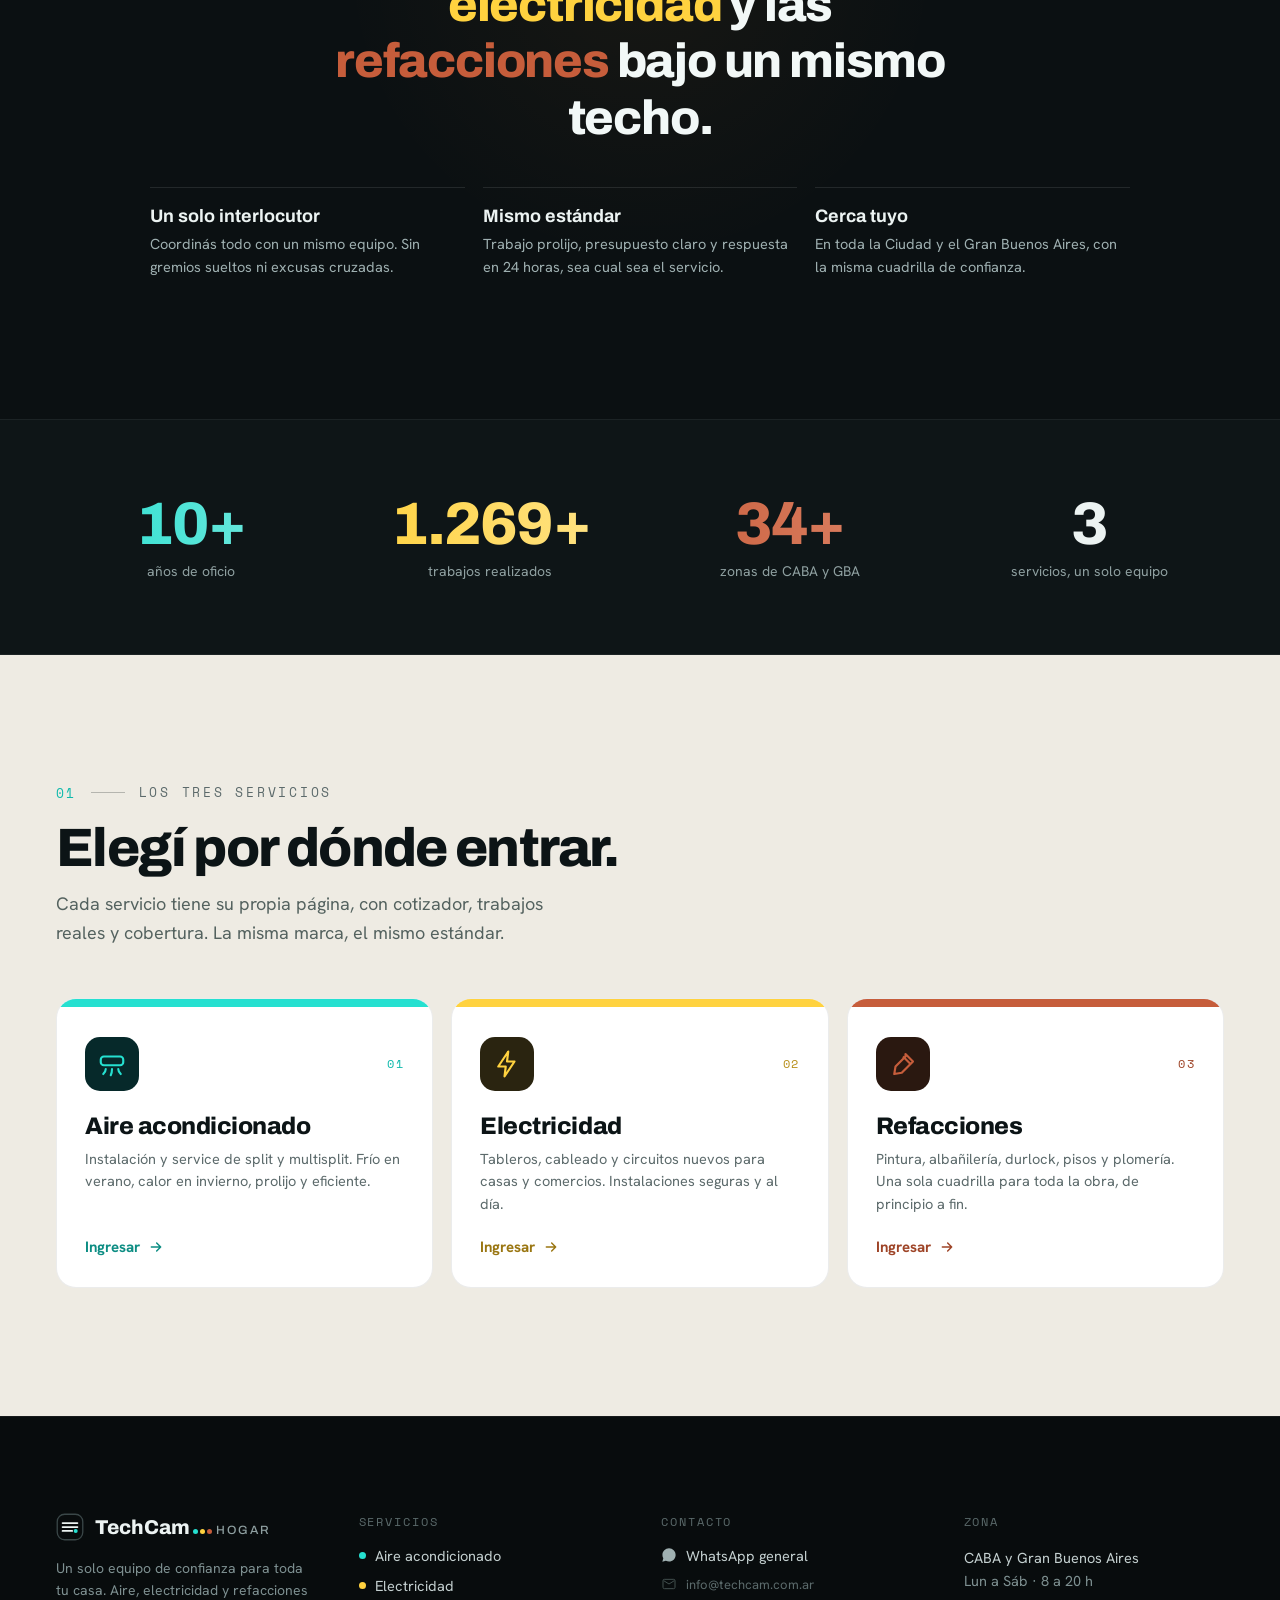
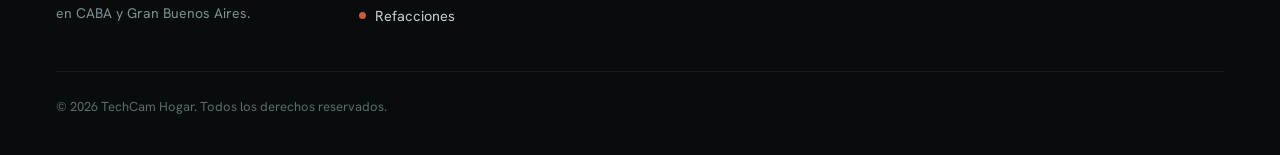
==== commit 8cd6c0fc: "feat(portal): ambiente audible en celular (drone extendido a octavas medias 220-440 Hz) El ambiente " ====
--- a/index.html
+++ b/index.html
@@ -535,6 +535,6 @@
   </div>
 
 </div>
-<script src="app.js?v=20260623d" defer></script>
+<script src="app.js?v=20260623e" defer></script>
 </body>
 </html>
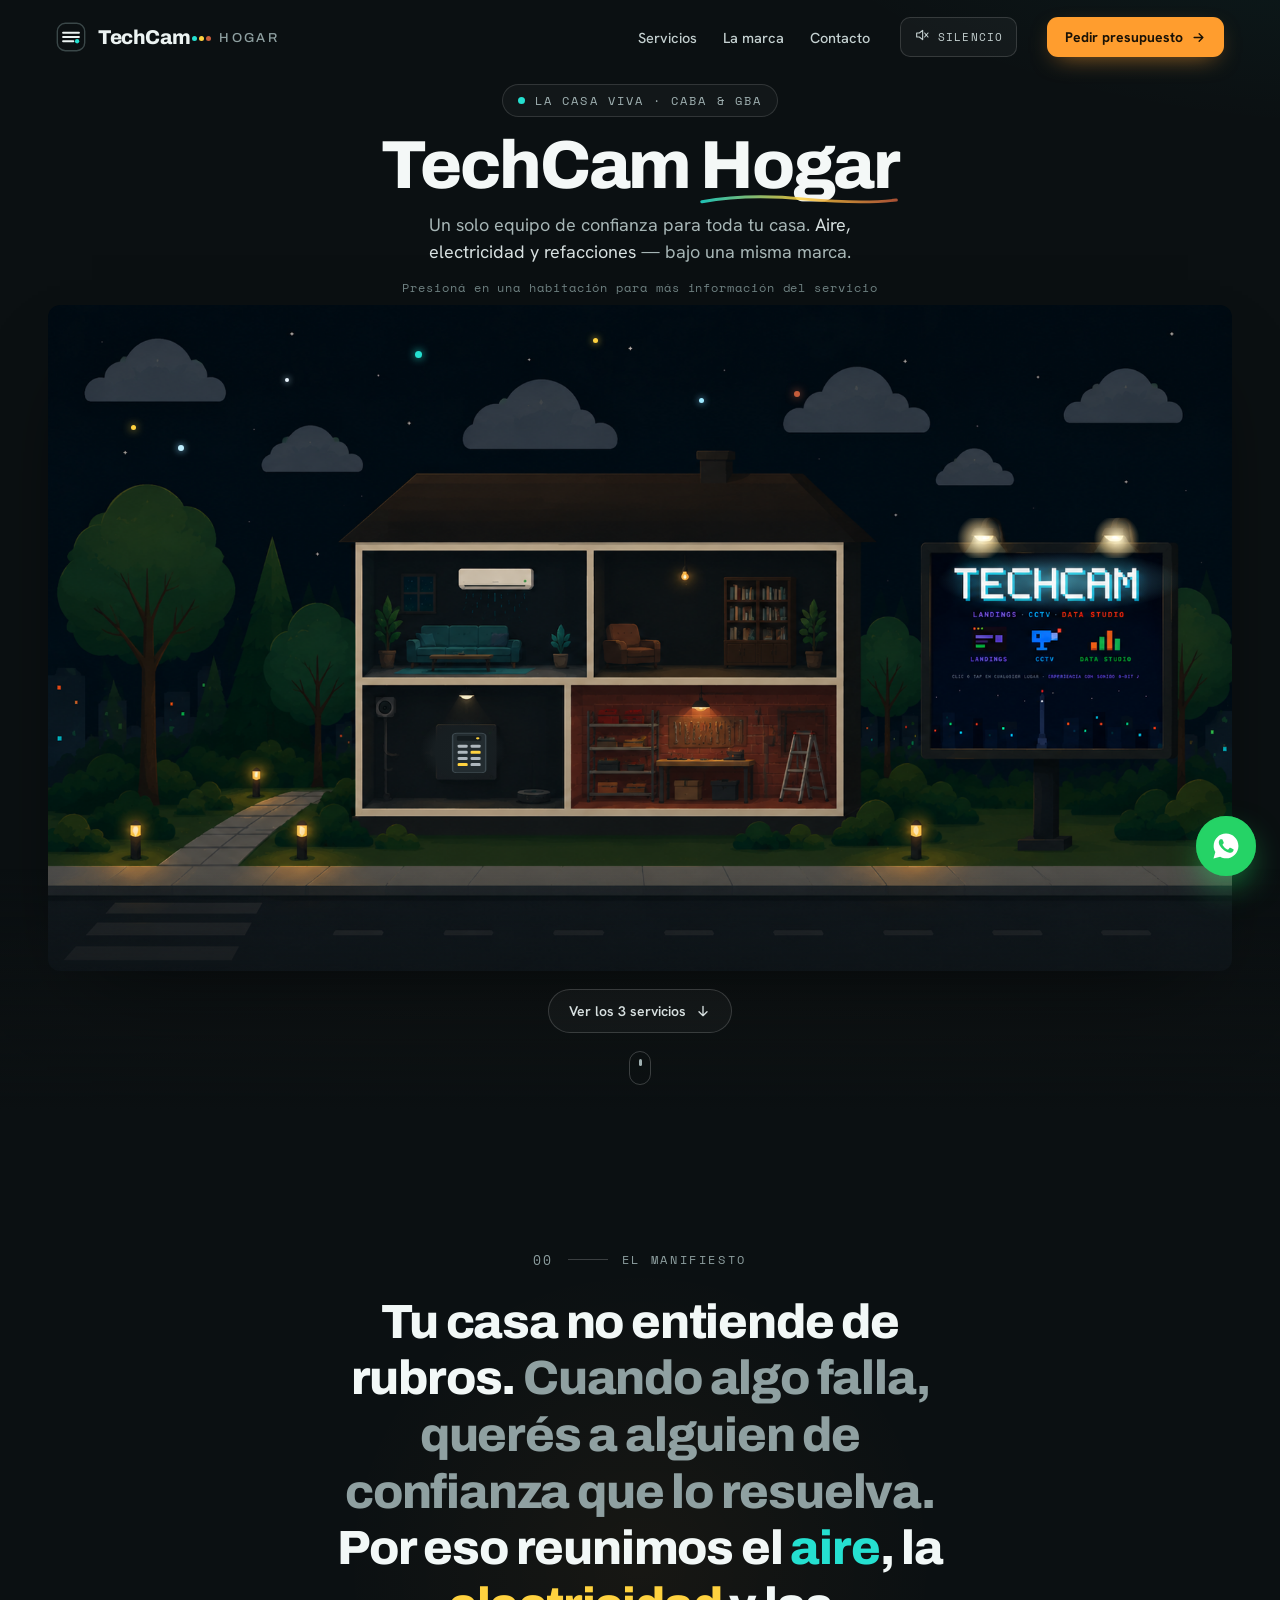
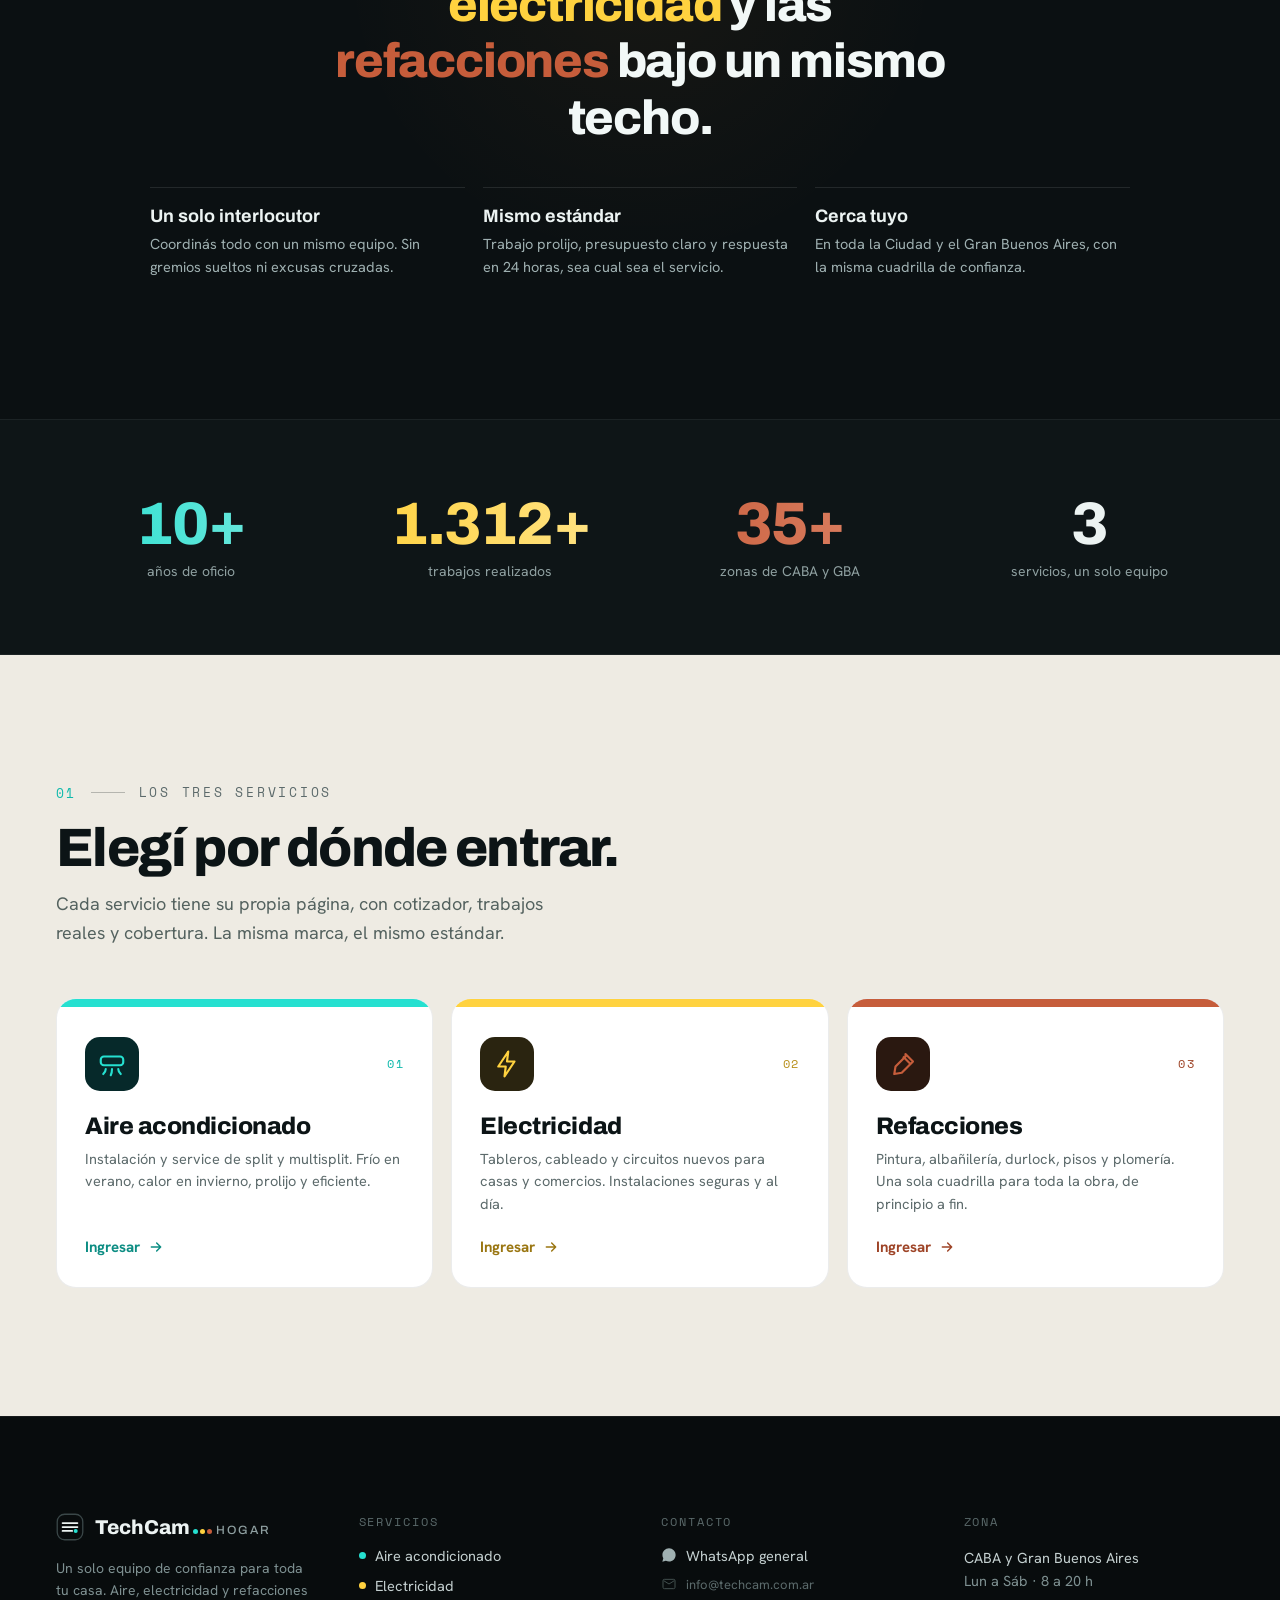
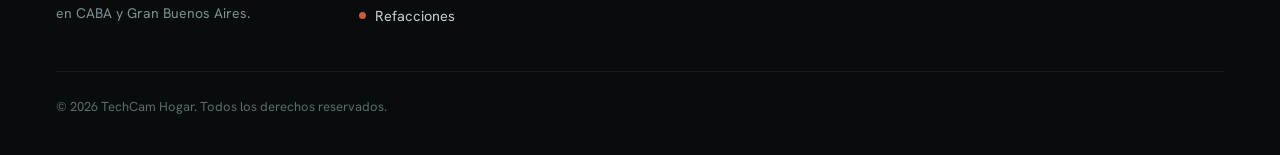
==== commit 9dfe317d: "revert(portal): volver al sonido de fondo original (drone grave 82/110/165 Hz) A pedido del usuario:" ====
--- a/index.html
+++ b/index.html
@@ -535,6 +535,6 @@
   </div>
 
 </div>
-<script src="app.js?v=20260623e" defer></script>
+<script src="app.js?v=20260623f" defer></script>
 </body>
 </html>
